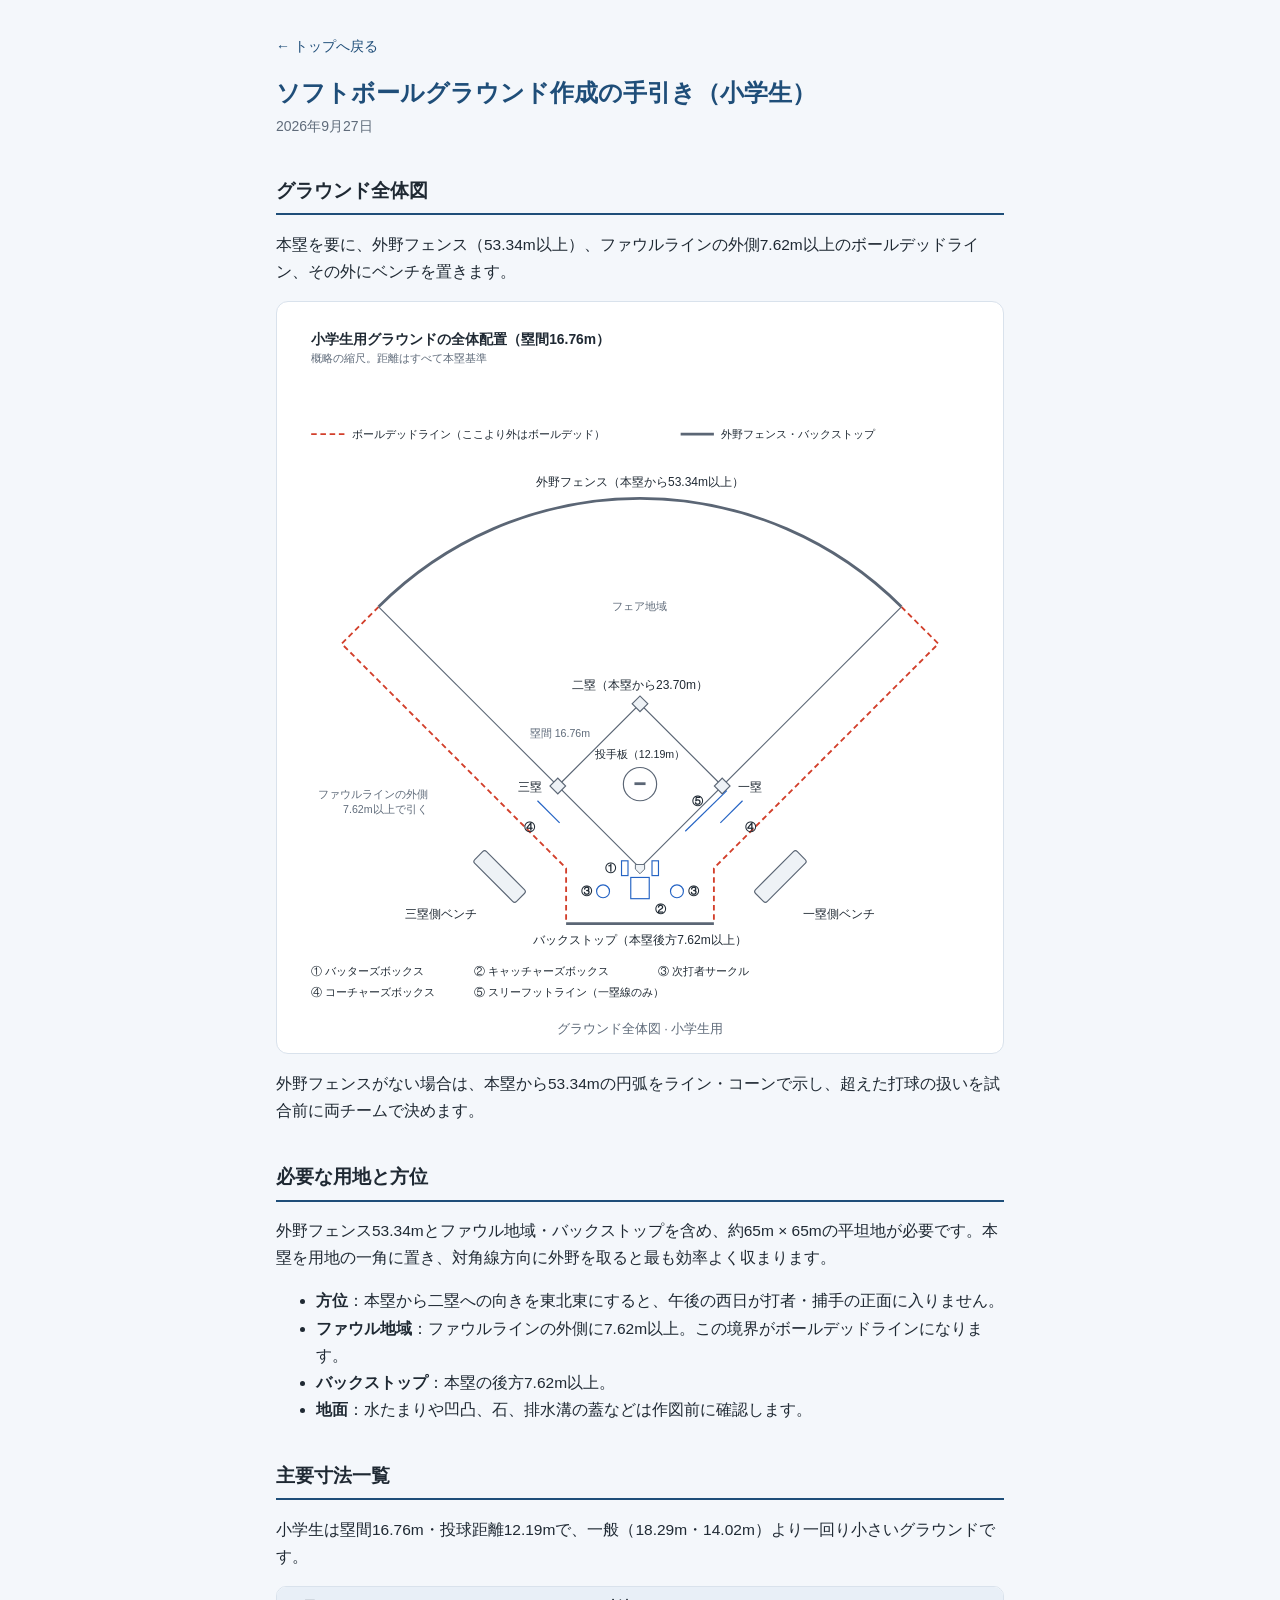
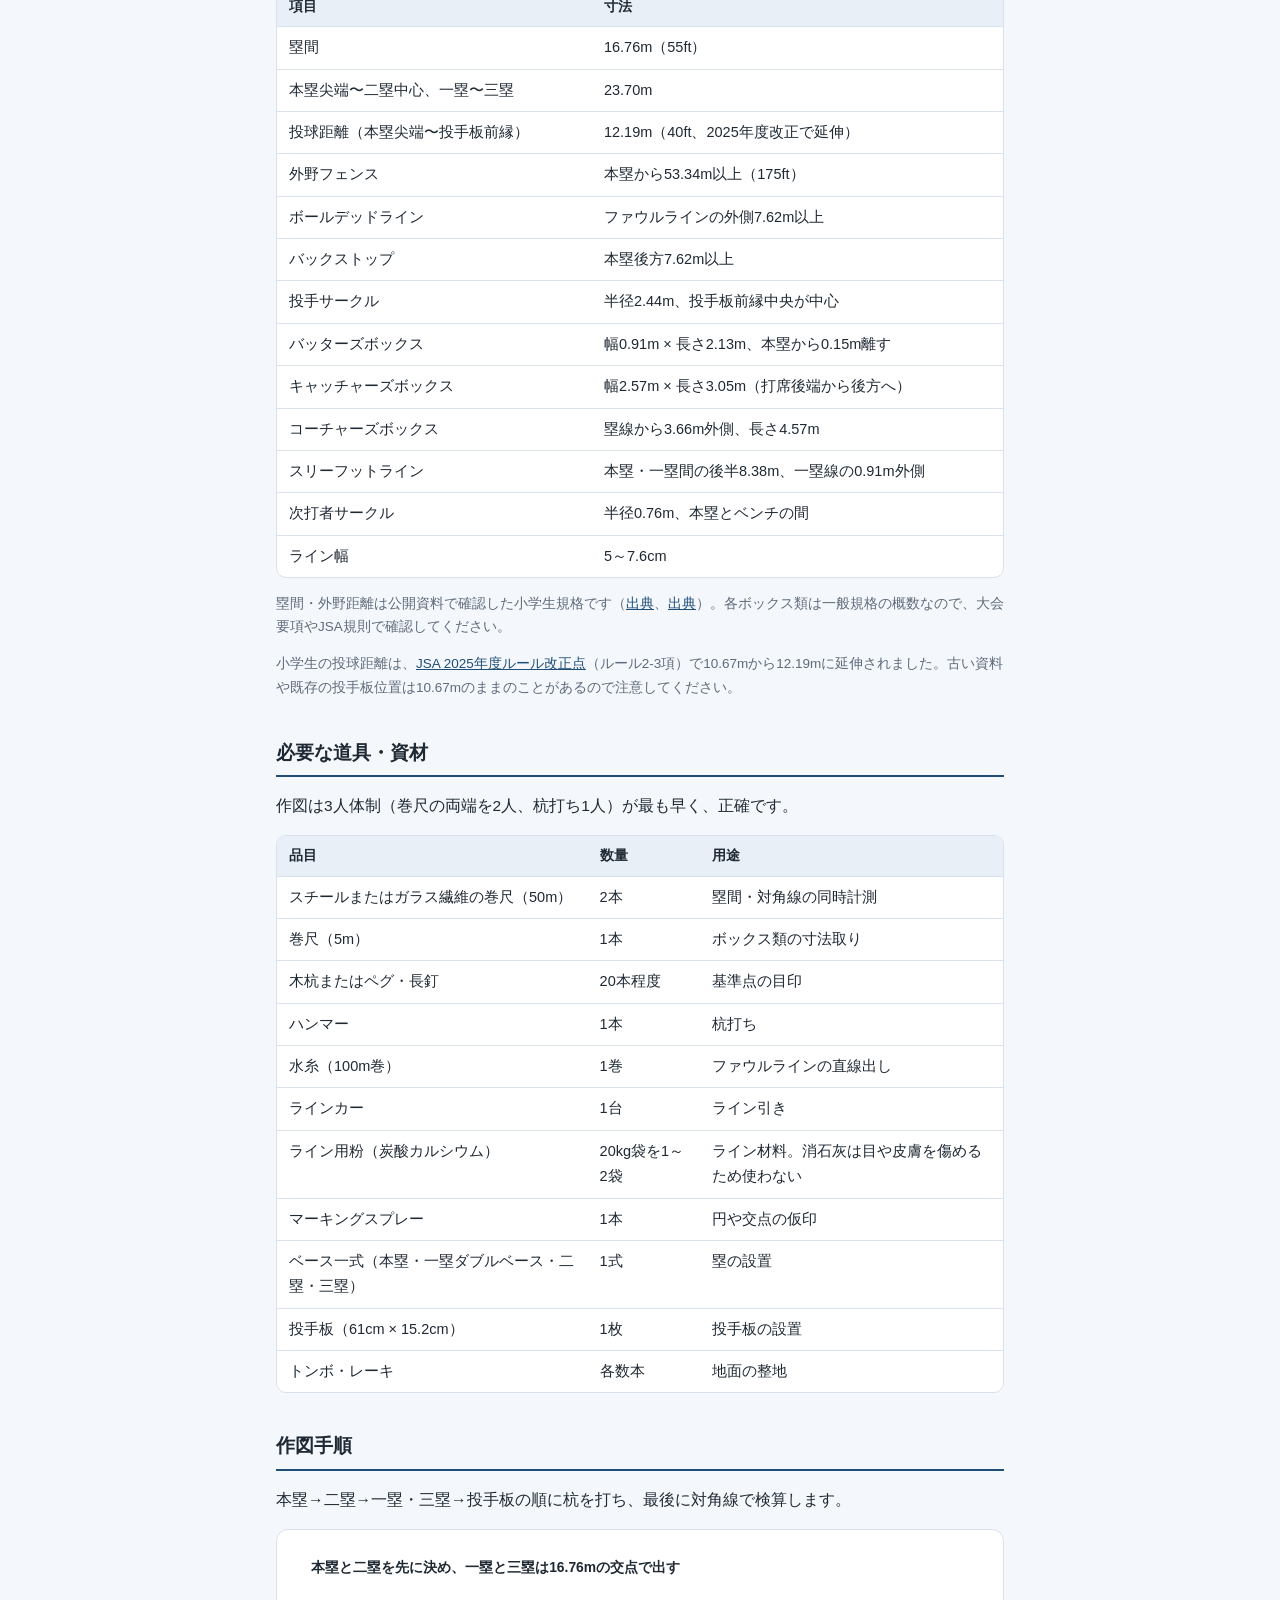
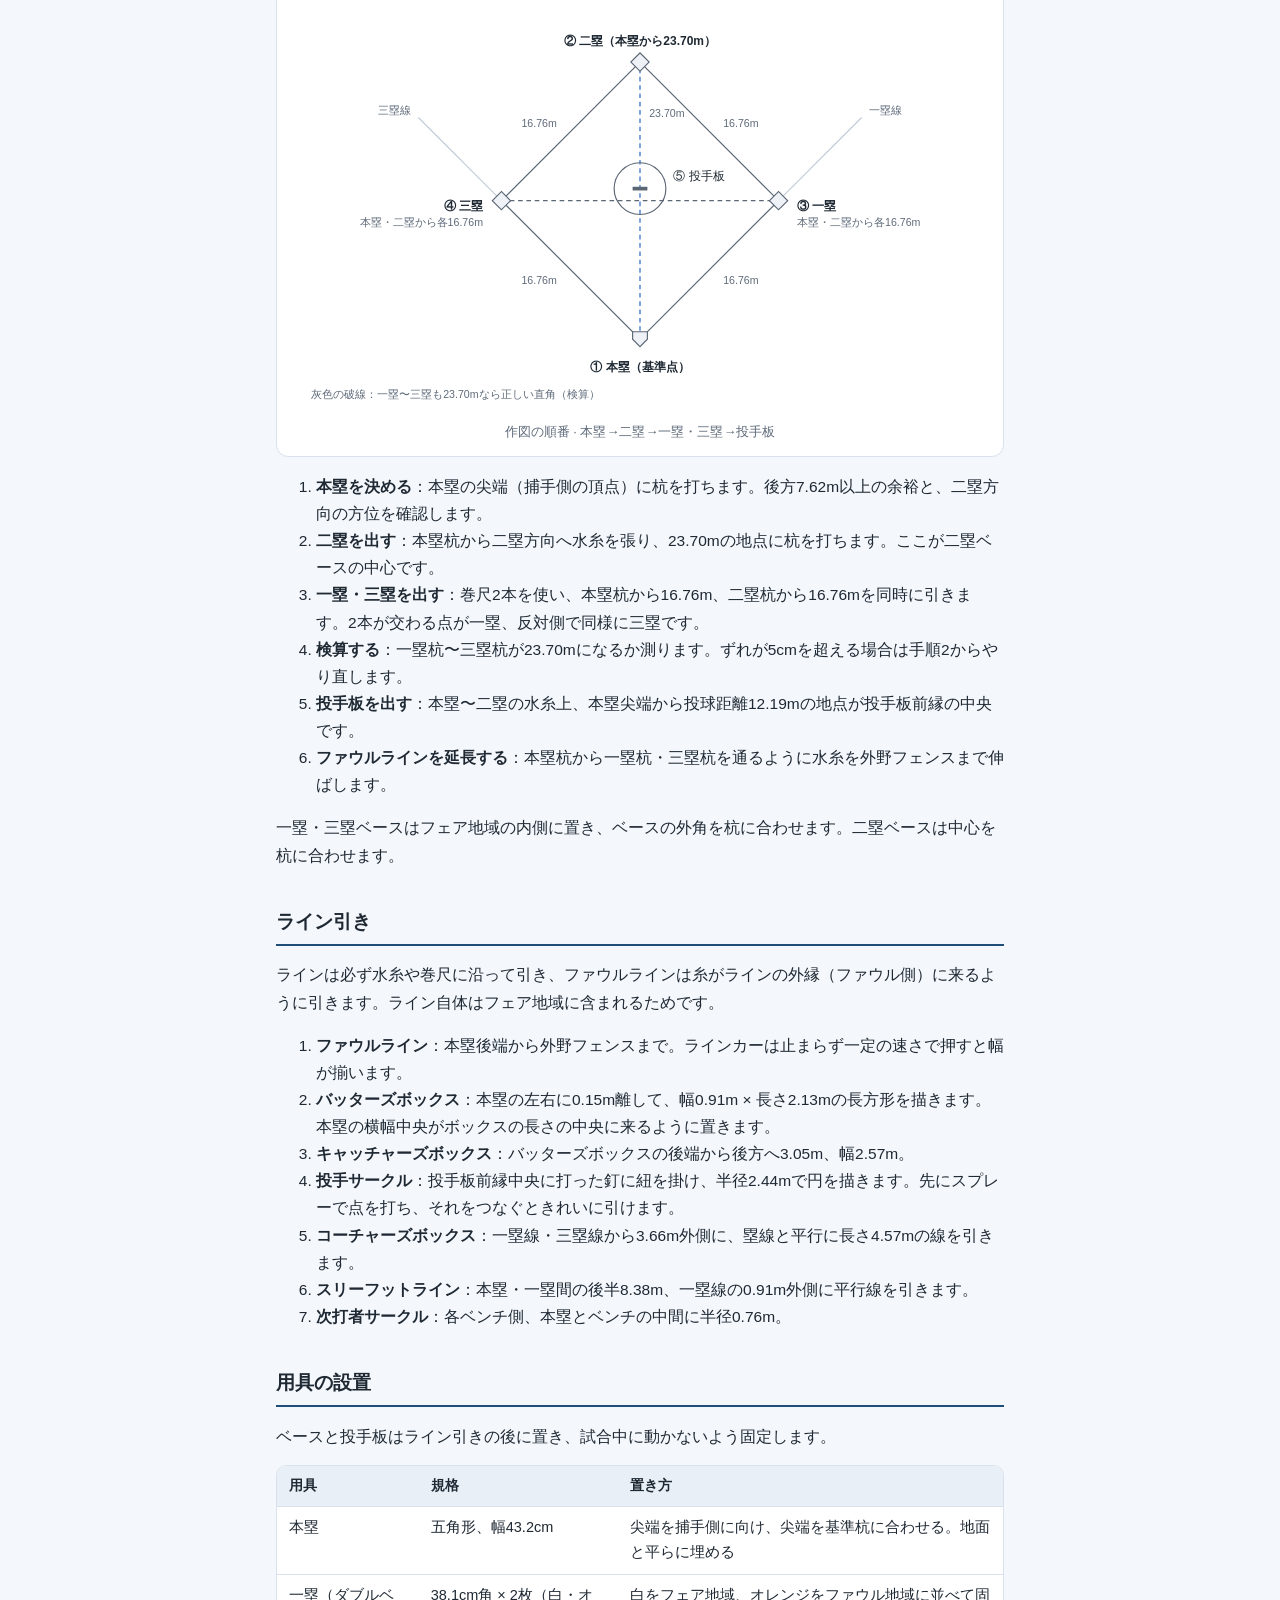
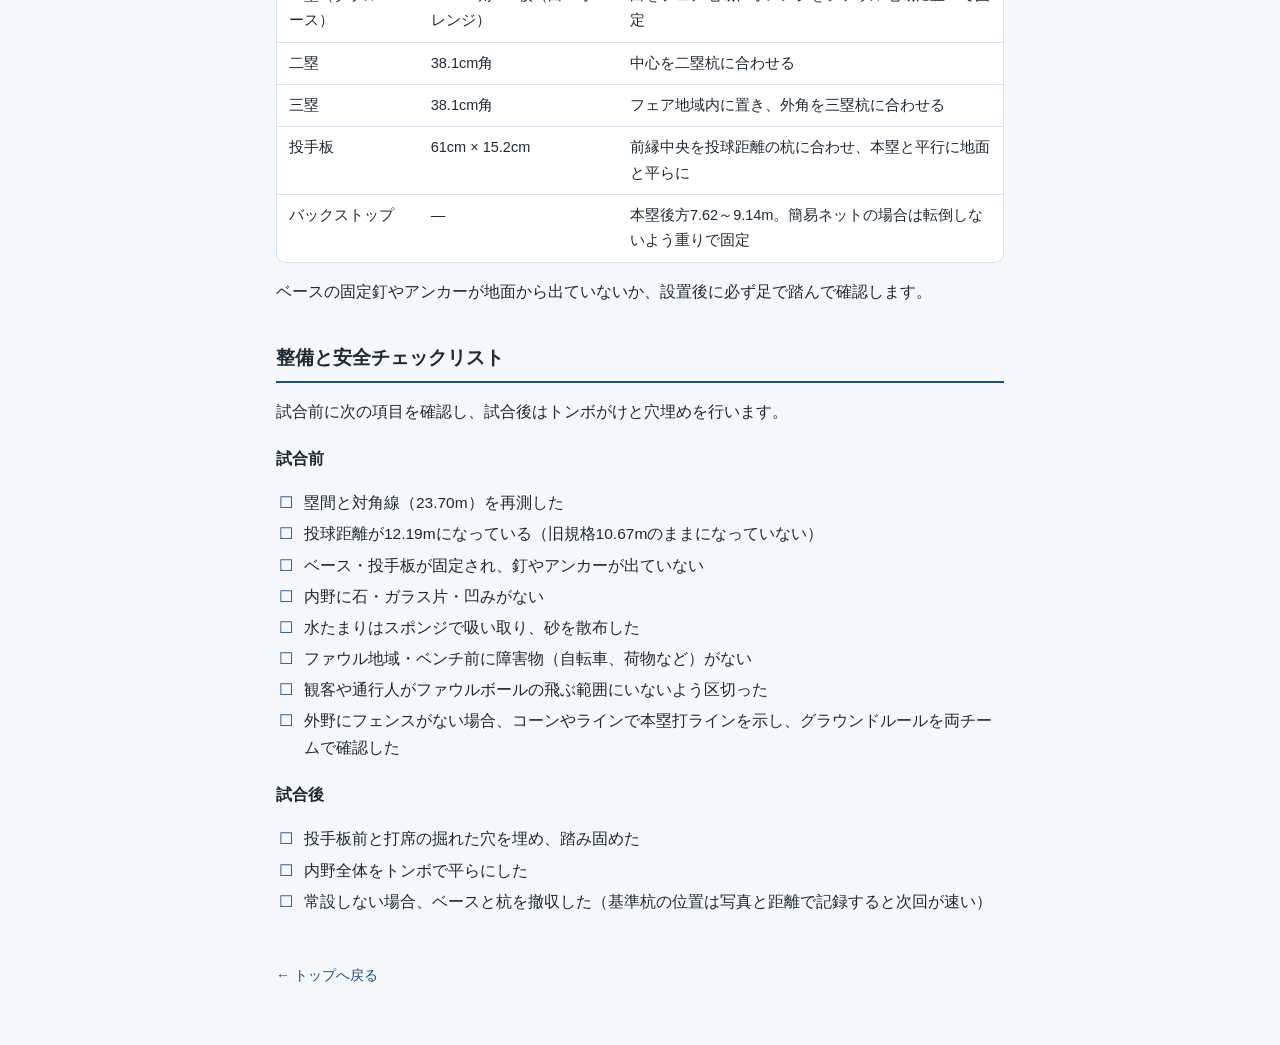
==== ground.html @ c3df5e43 "サインブックとグラウンド作成の手引きを追加し、トップページを3資料の入口に変更 Co-Authored-By: Claude Opus 5.5 <noreply@anthropic.com>" ====
<!doctype html>
<html lang="ja">
<head>
<meta charset="utf-8">
<meta name="viewport" content="width=device-width, initial-scale=1">
<meta name="robots" content="noindex, nofollow">
<title>グラウンド作成の手引き</title>
<link rel="stylesheet" href="common.css">
<style>
  :root {
    --axis: #5b6675; --grid: #c3ccd6; --cat1: #2463c4; --cat2: #d23f2b; --tint: #eef2f6;
  }
  @media (prefers-color-scheme: dark) {
    :root { --axis: #a3afbd; --grid: #3a4757; --cat1: #6aa0f0; --cat2: #f06a54; --tint: #223044; }
  }
  figure { margin: 16px 0; background: var(--card); border: 1px solid var(--line); border-radius: 12px; padding: 12px; }
  figure svg { display: block; width: 100%; height: auto; }
  figcaption { color: var(--muted); font-size: 13px; text-align: center; margin-top: 6px; }
  .svg-ink { fill: var(--text); }
  .svg-quiet { fill: var(--muted); }
  ul.check { list-style: none; padding-left: 0; }
  ul.check li { padding-left: 1.8em; position: relative; margin-bottom: 4px; }
  ul.check li::before { content: "☐"; position: absolute; left: 0.2em; color: var(--accent); }
</style>
</head>
<body>
<main class="doc">
  <a class="back" href="./">← トップへ戻る</a>
  <h1>ソフトボールグラウンド作成の手引き（小学生）</h1>
  <p class="meta">2026年9月27日</p>

  <h2>グラウンド全体図</h2>
  <p>本塁を要に、外野フェンス（53.34m以上）、ファウルラインの外側7.62m以上のボールデッドライン、その外にベンチを置きます。</p>
  <figure>
    <svg viewBox="0 0 760 756" role="img" aria-label="小学生用グラウンドの全体配置" font-size="13">
      <text x="24" y="32" font-size="15" font-weight="600" class="svg-ink">小学生用グラウンドの全体配置（塁間16.76m）</text>
      <text x="24" y="52" font-size="11.5" class="svg-quiet">概略の縮尺。距離はすべて本塁基準</text>
      <line x1="24" y1="130" x2="60" y2="130" stroke="var(--cat2)" stroke-width="2" stroke-dasharray="6 4"/>
      <text x="68" y="134" font-size="11.5" class="svg-ink">ボールデッドライン（ここより外はボールデッド）</text>
      <line x1="424" y1="130" x2="460" y2="130" stroke="var(--axis)" stroke-width="3"/>
      <text x="468" y="134" font-size="11.5" class="svg-ink">外野フェンス・バックストップ</text>
      <path d="M97 317A400 400 0 0 1 663 317" fill="none" stroke="var(--axis)" stroke-width="3"/>
      <text x="380" y="186" text-anchor="middle" class="svg-ink">外野フェンス（本塁から53.34m以上）</text>
      <text x="380" y="320" text-anchor="middle" font-size="11.5" class="svg-quiet">フェア地域</text>
      <g fill="none" stroke="var(--cat2)" stroke-width="2" stroke-dasharray="6 4">
        <path d="M663 317L703 357L460 600L460 660"/>
        <path d="M97 317L57 357L300 600L300 660"/>
      </g>
      <text x="150" y="524" text-anchor="end" font-size="11.5" class="svg-quiet"><tspan>ファウルラインの外側</tspan><tspan x="150" dy="16">7.62m以上で引く</tspan></text>
      <line x1="300" y1="660" x2="460" y2="660" stroke="var(--axis)" stroke-width="3"/>
      <text x="380" y="682" text-anchor="middle" class="svg-ink">バックストップ（本塁後方7.62m以上）</text>
      <g stroke="var(--axis)" stroke-width="1.25">
        <line x1="380" y1="600" x2="663" y2="317"/>
        <line x1="380" y1="600" x2="97" y2="317"/>
      </g>
      <path d="M469 511L380 422L291 511" fill="none" stroke="var(--axis)" stroke-width="1.25"/>
      <g fill="var(--tint)" stroke="var(--axis)" stroke-width="1.25">
        <rect x="463" y="505" width="12" height="12" transform="rotate(45 469 511)"/>
        <rect x="374" y="416" width="12" height="12" transform="rotate(45 380 422)"/>
        <rect x="285" y="505" width="12" height="12" transform="rotate(45 291 511)"/>
        <polygon points="375,596 385,596 385,601 380,606 375,601" stroke-width="1"/>
      </g>
      <text x="486" y="516" class="svg-ink">一塁</text>
      <text x="380" y="406" text-anchor="middle" class="svg-ink">二塁（本塁から23.70m）</text>
      <text x="274" y="516" text-anchor="end" class="svg-ink">三塁</text>
      <text x="326" y="458" text-anchor="end" font-size="11.5" class="svg-quiet">塁間 16.76m</text>
      <circle cx="380" cy="509" r="18" fill="none" stroke="var(--axis)" stroke-width="1.25"/>
      <rect x="374" y="507" width="12" height="3" fill="var(--axis)"/>
      <text x="380" y="481" text-anchor="middle" font-size="11.5" class="svg-ink">投手板（12.19m）</text>
      <g fill="none" stroke="var(--cat1)" stroke-width="1.25">
        <rect x="360" y="592" width="7" height="16"/>
        <rect x="393" y="592" width="7" height="16"/>
        <rect x="370" y="610" width="20" height="23"/>
        <line x1="467" y1="551" x2="491" y2="527"/>
        <line x1="293" y1="551" x2="269" y2="527"/>
        <line x1="429" y1="560" x2="474" y2="516"/>
        <circle cx="420" cy="625" r="7"/>
        <circle cx="340" cy="625" r="7"/>
      </g>
      <g font-size="11.5" font-weight="600" class="svg-ink">
        <text x="354" y="604" text-anchor="end">①</text>
        <text x="396" y="648">②</text>
        <text x="432" y="629">③</text>
        <text x="328" y="629" text-anchor="end">③</text>
        <text x="494" y="560">④</text>
        <text x="266" y="560" text-anchor="end">④</text>
        <text x="442" y="532" text-anchor="middle">⑤</text>
      </g>
      <rect x="500" y="600" width="64" height="18" rx="3" fill="var(--tint)" stroke="var(--axis)" stroke-width="1.25" transform="rotate(-45 532 609)"/>
      <text x="556" y="654" class="svg-ink">一塁側ベンチ</text>
      <rect x="196" y="600" width="64" height="18" rx="3" fill="var(--tint)" stroke="var(--axis)" stroke-width="1.25" transform="rotate(45 228 609)"/>
      <text x="204" y="654" text-anchor="end" class="svg-ink">三塁側ベンチ</text>
      <g font-size="11.5" class="svg-ink">
        <text x="24" y="716">① バッターズボックス</text>
        <text x="200" y="716">② キャッチャーズボックス</text>
        <text x="400" y="716">③ 次打者サークル</text>
        <text x="24" y="738">④ コーチャーズボックス</text>
        <text x="200" y="738">⑤ スリーフットライン（一塁線のみ）</text>
      </g>
    </svg>
    <figcaption>グラウンド全体図 · 小学生用</figcaption>
  </figure>
  <p>外野フェンスがない場合は、本塁から53.34mの円弧をライン・コーンで示し、超えた打球の扱いを試合前に両チームで決めます。</p>

  <h2>必要な用地と方位</h2>
  <p>外野フェンス53.34mとファウル地域・バックストップを含め、約65m × 65mの平坦地が必要です。本塁を用地の一角に置き、対角線方向に外野を取ると最も効率よく収まります。</p>
  <ul>
    <li><strong>方位</strong>：本塁から二塁への向きを東北東にすると、午後の西日が打者・捕手の正面に入りません。</li>
    <li><strong>ファウル地域</strong>：ファウルラインの外側に7.62m以上。この境界がボールデッドラインになります。</li>
    <li><strong>バックストップ</strong>：本塁の後方7.62m以上。</li>
    <li><strong>地面</strong>：水たまりや凹凸、石、排水溝の蓋などは作図前に確認します。</li>
  </ul>

  <h2>主要寸法一覧</h2>
  <p>小学生は塁間16.76m・投球距離12.19mで、一般（18.29m・14.02m）より一回り小さいグラウンドです。</p>
  <div class="table-wrap"><table>
    <thead><tr><th>項目</th><th>寸法</th></tr></thead>
    <tbody>
      <tr><td>塁間</td><td>16.76m（55ft）</td></tr>
      <tr><td>本塁尖端〜二塁中心、一塁〜三塁</td><td>23.70m</td></tr>
      <tr><td>投球距離（本塁尖端〜投手板前縁）</td><td>12.19m（40ft、2025年度改正で延伸）</td></tr>
      <tr><td>外野フェンス</td><td>本塁から53.34m以上（175ft）</td></tr>
      <tr><td>ボールデッドライン</td><td>ファウルラインの外側7.62m以上</td></tr>
      <tr><td>バックストップ</td><td>本塁後方7.62m以上</td></tr>
      <tr><td>投手サークル</td><td>半径2.44m、投手板前縁中央が中心</td></tr>
      <tr><td>バッターズボックス</td><td>幅0.91m × 長さ2.13m、本塁から0.15m離す</td></tr>
      <tr><td>キャッチャーズボックス</td><td>幅2.57m × 長さ3.05m（打席後端から後方へ）</td></tr>
      <tr><td>コーチャーズボックス</td><td>塁線から3.66m外側、長さ4.57m</td></tr>
      <tr><td>スリーフットライン</td><td>本塁・一塁間の後半8.38m、一塁線の0.91m外側</td></tr>
      <tr><td>次打者サークル</td><td>半径0.76m、本塁とベンチの間</td></tr>
      <tr><td>ライン幅</td><td>5～7.6cm</td></tr>
    </tbody>
  </table></div>
  <p class="note">塁間・外野距離は公開資料で確認した小学生規格です（<a href="https://softball.plala-hometime.com/field-dimensions/">出典</a>、<a href="https://softball-times.com/20200523-4">出典</a>）。各ボックス類は一般規格の概数なので、大会要項やJSA規則で確認してください。</p>
  <p class="note">小学生の投球距離は、<a href="https://www.softball.or.jp/bulletin/index/pdf/Jsa_Rule_Changes.pdf">JSA 2025年度ルール改正点</a>（ルール2-3項）で10.67mから12.19mに延伸されました。古い資料や既存の投手板位置は10.67mのままのことがあるので注意してください。</p>

  <h2>必要な道具・資材</h2>
  <p>作図は3人体制（巻尺の両端を2人、杭打ち1人）が最も早く、正確です。</p>
  <div class="table-wrap"><table>
    <thead><tr><th>品目</th><th>数量</th><th>用途</th></tr></thead>
    <tbody>
      <tr><td>スチールまたはガラス繊維の巻尺（50m）</td><td>2本</td><td>塁間・対角線の同時計測</td></tr>
      <tr><td>巻尺（5m）</td><td>1本</td><td>ボックス類の寸法取り</td></tr>
      <tr><td>木杭またはペグ・長釘</td><td>20本程度</td><td>基準点の目印</td></tr>
      <tr><td>ハンマー</td><td>1本</td><td>杭打ち</td></tr>
      <tr><td>水糸（100m巻）</td><td>1巻</td><td>ファウルラインの直線出し</td></tr>
      <tr><td>ラインカー</td><td>1台</td><td>ライン引き</td></tr>
      <tr><td>ライン用粉（炭酸カルシウム）</td><td>20kg袋を1～2袋</td><td>ライン材料。消石灰は目や皮膚を傷めるため使わない</td></tr>
      <tr><td>マーキングスプレー</td><td>1本</td><td>円や交点の仮印</td></tr>
      <tr><td>ベース一式（本塁・一塁ダブルベース・二塁・三塁）</td><td>1式</td><td>塁の設置</td></tr>
      <tr><td>投手板（61cm × 15.2cm）</td><td>1枚</td><td>投手板の設置</td></tr>
      <tr><td>トンボ・レーキ</td><td>各数本</td><td>地面の整地</td></tr>
    </tbody>
  </table></div>

  <h2>作図手順</h2>
  <p>本塁→二塁→一塁・三塁→投手板の順に杭を打ち、最後に対角線で検算します。</p>
  <figure>
    <svg viewBox="0 0 760 512" role="img" aria-label="本塁と二塁を先に決め、一塁と三塁は16.76mの交点で出す" font-size="13">
      <text x="24" y="32" font-size="15" font-weight="600" class="svg-ink">本塁と二塁を先に決め、一塁と三塁は16.76mの交点で出す</text>
      <g stroke="var(--grid)" stroke-width="1.25">
        <line x1="530" y1="280" x2="620" y2="190"/>
        <line x1="230" y1="280" x2="140" y2="190"/>
      </g>
      <path d="M380 430L530 280L380 130L230 280Z" fill="none" stroke="var(--axis)" stroke-width="1.25"/>
      <g fill="none" stroke-width="1.25" stroke-dasharray="5 4">
        <line x1="380" y1="430" x2="380" y2="130" stroke="var(--cat1)"/>
        <line x1="230" y1="280" x2="530" y2="280" stroke="var(--axis)"/>
      </g>
      <circle cx="380" cy="267" r="28" fill="none" stroke="var(--axis)" stroke-width="1.25"/>
      <rect x="372" y="265" width="16" height="4" fill="var(--axis)"/>
      <text x="416" y="258" class="svg-ink">⑤ 投手板</text>
      <g fill="var(--tint)" stroke="var(--axis)" stroke-width="1.25">
        <polygon points="372,422 388,422 388,430 380,438 372,430"/>
        <rect x="523" y="273" width="14" height="14" transform="rotate(45 530 280)"/>
        <rect x="373" y="123" width="14" height="14" transform="rotate(45 380 130)"/>
        <rect x="223" y="273" width="14" height="14" transform="rotate(45 230 280)"/>
      </g>
      <text x="380" y="464" text-anchor="middle" font-weight="600" class="svg-ink">① 本塁（基準点）</text>
      <text x="380" y="112" text-anchor="middle" font-weight="600" class="svg-ink">② 二塁（本塁から23.70m）</text>
      <text x="550" y="290" class="svg-ink"><tspan font-weight="600">③ 一塁</tspan><tspan x="550" dy="18" font-size="11.5" class="svg-quiet">本塁・二塁から各16.76m</tspan></text>
      <text x="210" y="290" text-anchor="end" class="svg-ink"><tspan font-weight="600">④ 三塁</tspan><tspan x="210" dy="18" font-size="11.5" class="svg-quiet">本塁・二塁から各16.76m</tspan></text>
      <g font-size="11.5" class="svg-quiet">
        <text x="470" y="370">16.76m</text>
        <text x="470" y="200">16.76m</text>
        <text x="290" y="200" text-anchor="end">16.76m</text>
        <text x="290" y="370" text-anchor="end">16.76m</text>
        <text x="390" y="190">23.70m</text>
        <text x="628" y="186">一塁線</text>
        <text x="132" y="186" text-anchor="end">三塁線</text>
        <text x="24" y="494">灰色の破線：一塁〜三塁も23.70mなら正しい直角（検算）</text>
      </g>
    </svg>
    <figcaption>作図の順番 · 本塁→二塁→一塁・三塁→投手板</figcaption>
  </figure>
  <ol>
    <li><strong>本塁を決める</strong>：本塁の尖端（捕手側の頂点）に杭を打ちます。後方7.62m以上の余裕と、二塁方向の方位を確認します。</li>
    <li><strong>二塁を出す</strong>：本塁杭から二塁方向へ水糸を張り、23.70mの地点に杭を打ちます。ここが二塁ベースの中心です。</li>
    <li><strong>一塁・三塁を出す</strong>：巻尺2本を使い、本塁杭から16.76m、二塁杭から16.76mを同時に引きます。2本が交わる点が一塁、反対側で同様に三塁です。</li>
    <li><strong>検算する</strong>：一塁杭〜三塁杭が23.70mになるか測ります。ずれが5cmを超える場合は手順2からやり直します。</li>
    <li><strong>投手板を出す</strong>：本塁〜二塁の水糸上、本塁尖端から投球距離12.19mの地点が投手板前縁の中央です。</li>
    <li><strong>ファウルラインを延長する</strong>：本塁杭から一塁杭・三塁杭を通るように水糸を外野フェンスまで伸ばします。</li>
  </ol>
  <p>一塁・三塁ベースはフェア地域の内側に置き、ベースの外角を杭に合わせます。二塁ベースは中心を杭に合わせます。</p>

  <h2>ライン引き</h2>
  <p>ラインは必ず水糸や巻尺に沿って引き、ファウルラインは糸がラインの外縁（ファウル側）に来るように引きます。ライン自体はフェア地域に含まれるためです。</p>
  <ol>
    <li><strong>ファウルライン</strong>：本塁後端から外野フェンスまで。ラインカーは止まらず一定の速さで押すと幅が揃います。</li>
    <li><strong>バッターズボックス</strong>：本塁の左右に0.15m離して、幅0.91m × 長さ2.13mの長方形を描きます。本塁の横幅中央がボックスの長さの中央に来るように置きます。</li>
    <li><strong>キャッチャーズボックス</strong>：バッターズボックスの後端から後方へ3.05m、幅2.57m。</li>
    <li><strong>投手サークル</strong>：投手板前縁中央に打った釘に紐を掛け、半径2.44mで円を描きます。先にスプレーで点を打ち、それをつなぐときれいに引けます。</li>
    <li><strong>コーチャーズボックス</strong>：一塁線・三塁線から3.66m外側に、塁線と平行に長さ4.57mの線を引きます。</li>
    <li><strong>スリーフットライン</strong>：本塁・一塁間の後半8.38m、一塁線の0.91m外側に平行線を引きます。</li>
    <li><strong>次打者サークル</strong>：各ベンチ側、本塁とベンチの中間に半径0.76m。</li>
  </ol>

  <h2>用具の設置</h2>
  <p>ベースと投手板はライン引きの後に置き、試合中に動かないよう固定します。</p>
  <div class="table-wrap"><table>
    <thead><tr><th>用具</th><th>規格</th><th>置き方</th></tr></thead>
    <tbody>
      <tr><td>本塁</td><td>五角形、幅43.2cm</td><td>尖端を捕手側に向け、尖端を基準杭に合わせる。地面と平らに埋める</td></tr>
      <tr><td>一塁（ダブルベース）</td><td>38.1cm角 × 2枚（白・オレンジ）</td><td>白をフェア地域、オレンジをファウル地域に並べて固定</td></tr>
      <tr><td>二塁</td><td>38.1cm角</td><td>中心を二塁杭に合わせる</td></tr>
      <tr><td>三塁</td><td>38.1cm角</td><td>フェア地域内に置き、外角を三塁杭に合わせる</td></tr>
      <tr><td>投手板</td><td>61cm × 15.2cm</td><td>前縁中央を投球距離の杭に合わせ、本塁と平行に地面と平らに</td></tr>
      <tr><td>バックストップ</td><td>—</td><td>本塁後方7.62～9.14m。簡易ネットの場合は転倒しないよう重りで固定</td></tr>
    </tbody>
  </table></div>
  <p>ベースの固定釘やアンカーが地面から出ていないか、設置後に必ず足で踏んで確認します。</p>

  <h2>整備と安全チェックリスト</h2>
  <p>試合前に次の項目を確認し、試合後はトンボがけと穴埋めを行います。</p>
  <h3>試合前</h3>
  <ul class="check">
    <li>塁間と対角線（23.70m）を再測した</li>
    <li>投球距離が12.19mになっている（旧規格10.67mのままになっていない）</li>
    <li>ベース・投手板が固定され、釘やアンカーが出ていない</li>
    <li>内野に石・ガラス片・凹みがない</li>
    <li>水たまりはスポンジで吸い取り、砂を散布した</li>
    <li>ファウル地域・ベンチ前に障害物（自転車、荷物など）がない</li>
    <li>観客や通行人がファウルボールの飛ぶ範囲にいないよう区切った</li>
    <li>外野にフェンスがない場合、コーンやラインで本塁打ラインを示し、グラウンドルールを両チームで確認した</li>
  </ul>
  <h3>試合後</h3>
  <ul class="check">
    <li>投手板前と打席の掘れた穴を埋め、踏み固めた</li>
    <li>内野全体をトンボで平らにした</li>
    <li>常設しない場合、ベースと杭を撤収した（基準杭の位置は写真と距離で記録すると次回が速い）</li>
  </ul>

  <a class="back bottom" href="./">← トップへ戻る</a>
</main>
</body>
</html>
---- common.css ----
:root {
  --bg: #f4f7fb;
  --card: #ffffff;
  --text: #1f2933;
  --muted: #5f6b7a;
  --accent: #1f4e79;
  --accent-hover: #163a5a;
  --line: #d9e2ec;
  --head: #e8eff7;
}
@media (prefers-color-scheme: dark) {
  :root {
    --bg: #10161d;
    --card: #18212b;
    --text: #e6edf3;
    --muted: #9aa7b4;
    --accent: #4a8fd0;
    --accent-hover: #6aa6dd;
    --line: #2a3644;
    --head: #1f2b38;
  }
}
* { box-sizing: border-box; }
body {
  margin: 0;
  background: var(--bg);
  color: var(--text);
  font-family: "Hiragino Sans", "Yu Gothic UI", "Yu Gothic", Meiryo, sans-serif;
  line-height: 1.75;
}
a { color: var(--accent); }
main { max-width: 760px; margin: 0 auto; padding: 32px 16px 56px; }

/* 記事ページ */
.doc h1 { font-size: 24px; line-height: 1.4; color: var(--accent); margin: 16px 0 4px; }
.doc .meta { color: var(--muted); font-size: 14px; margin: 0 0 24px; }
.doc h2 { font-size: 19px; margin: 36px 0 10px; padding-bottom: 6px; border-bottom: 2px solid var(--accent); }
.doc h3 { font-size: 16px; margin: 20px 0 6px; }
.doc p, .doc li { font-size: 15.5px; }
.doc .note { font-size: 13.5px; color: var(--muted); }
.table-wrap { overflow-x: auto; background: var(--card); border: 1px solid var(--line); border-radius: 10px; }
table { border-collapse: collapse; width: 100%; font-size: 14.5px; }
th, td { padding: 8px 12px; text-align: left; border-bottom: 1px solid var(--line); vertical-align: top; }
th { background: var(--head); font-size: 13.5px; white-space: nowrap; }
tr:last-child td { border-bottom: 0; }
.back { display: inline-block; font-size: 14px; text-decoration: none; }
.back.bottom { margin-top: 32px; }
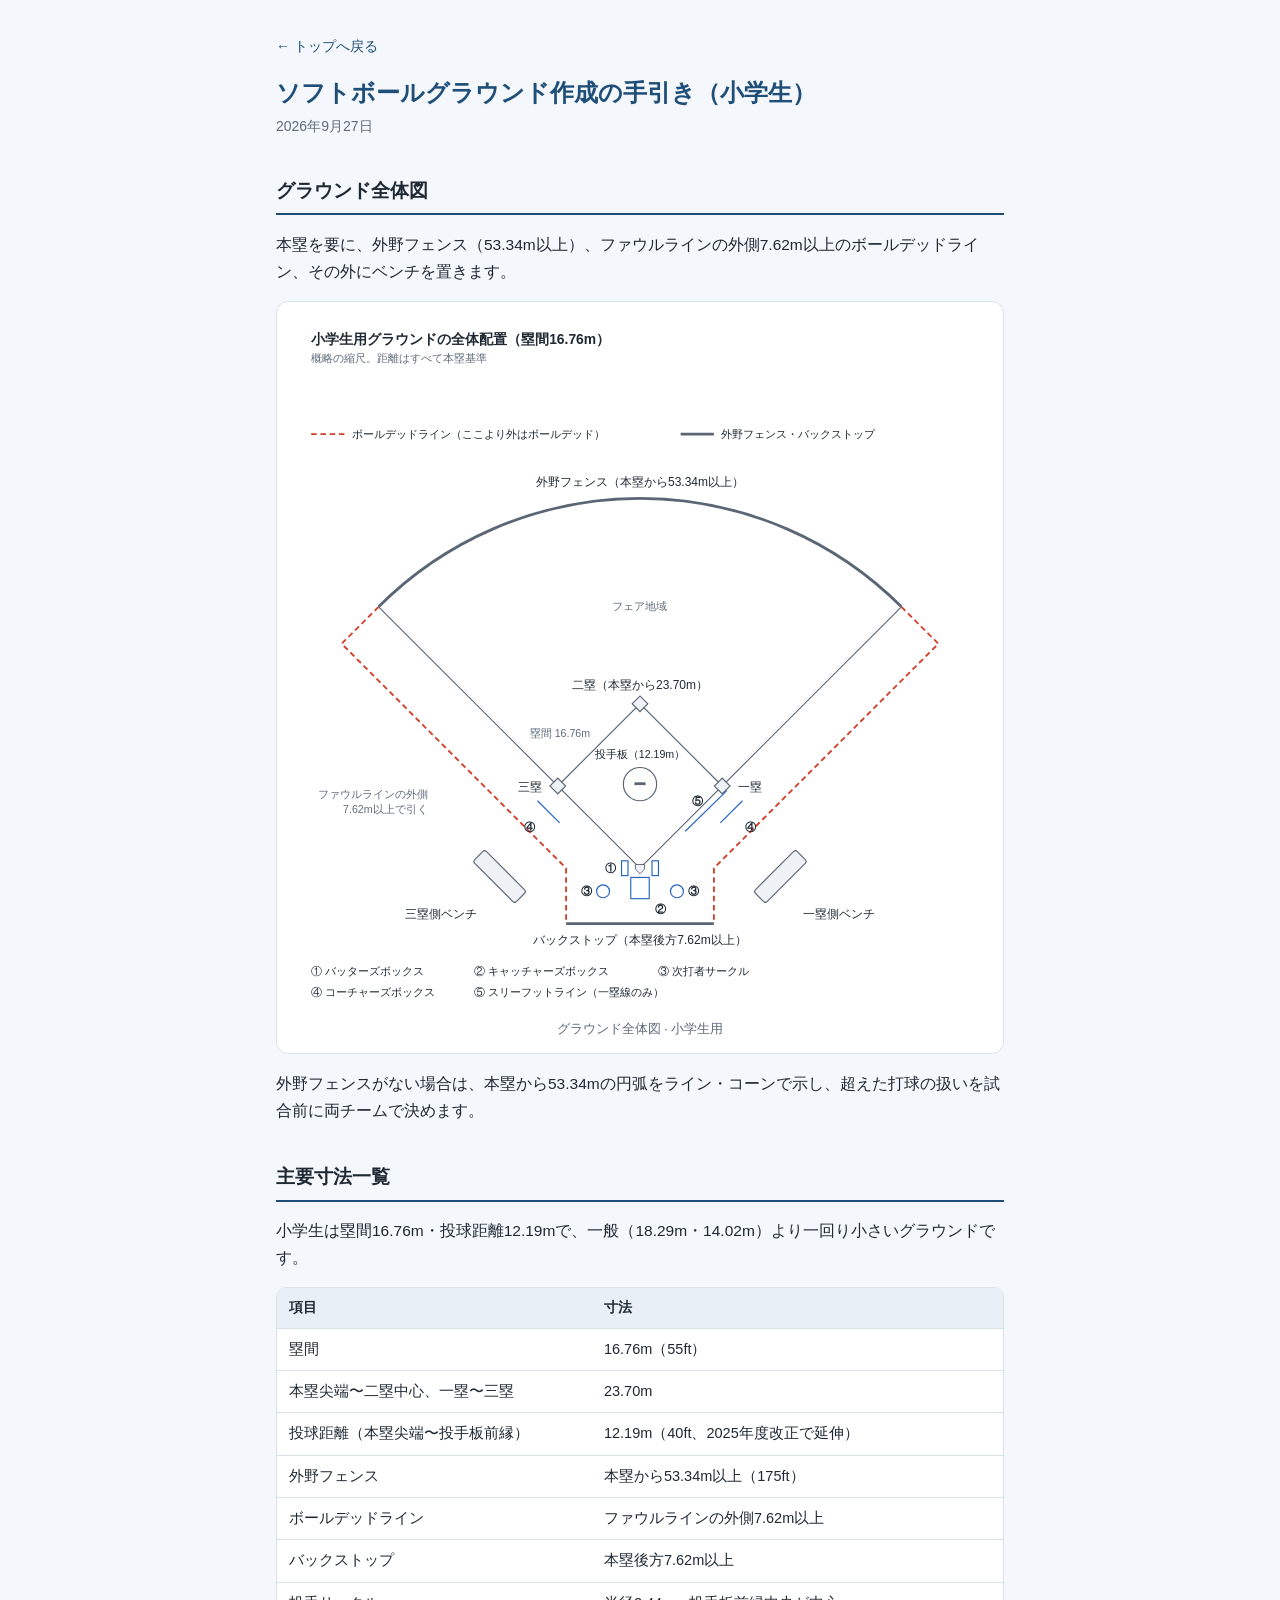
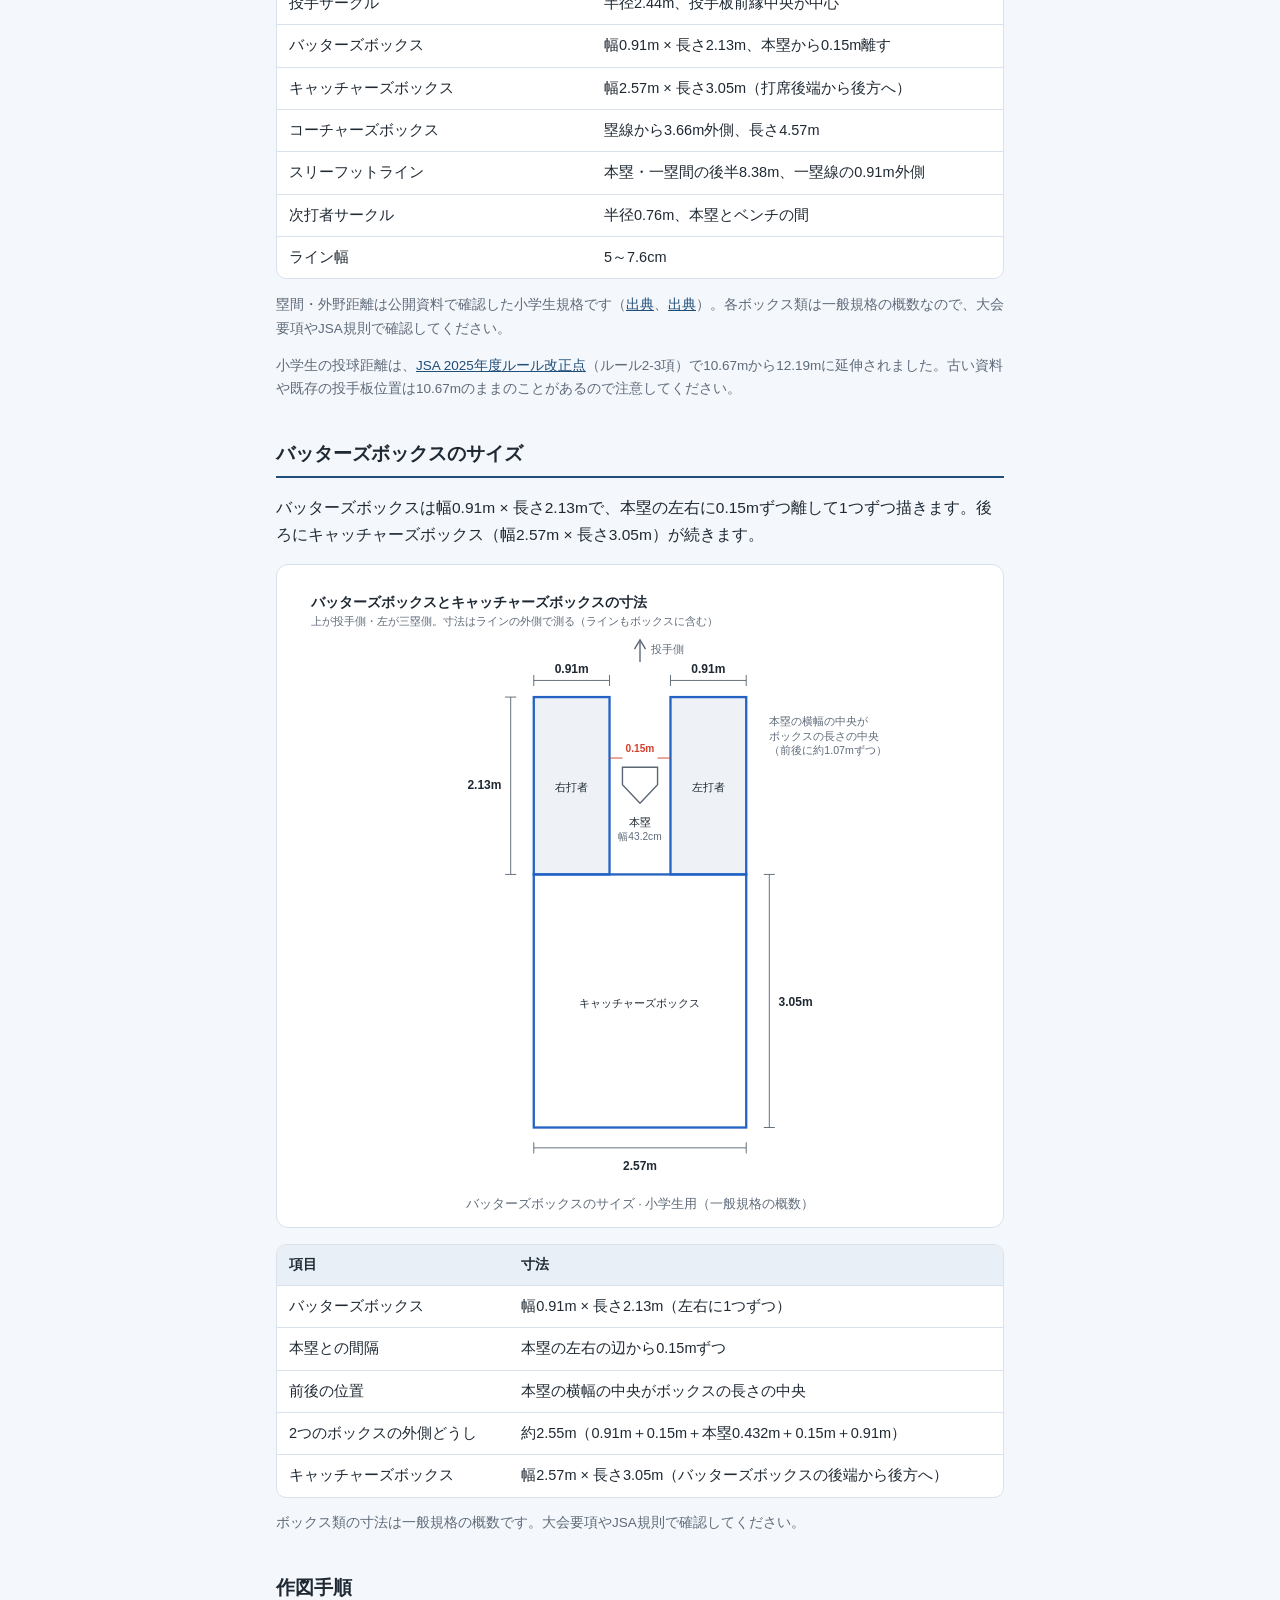
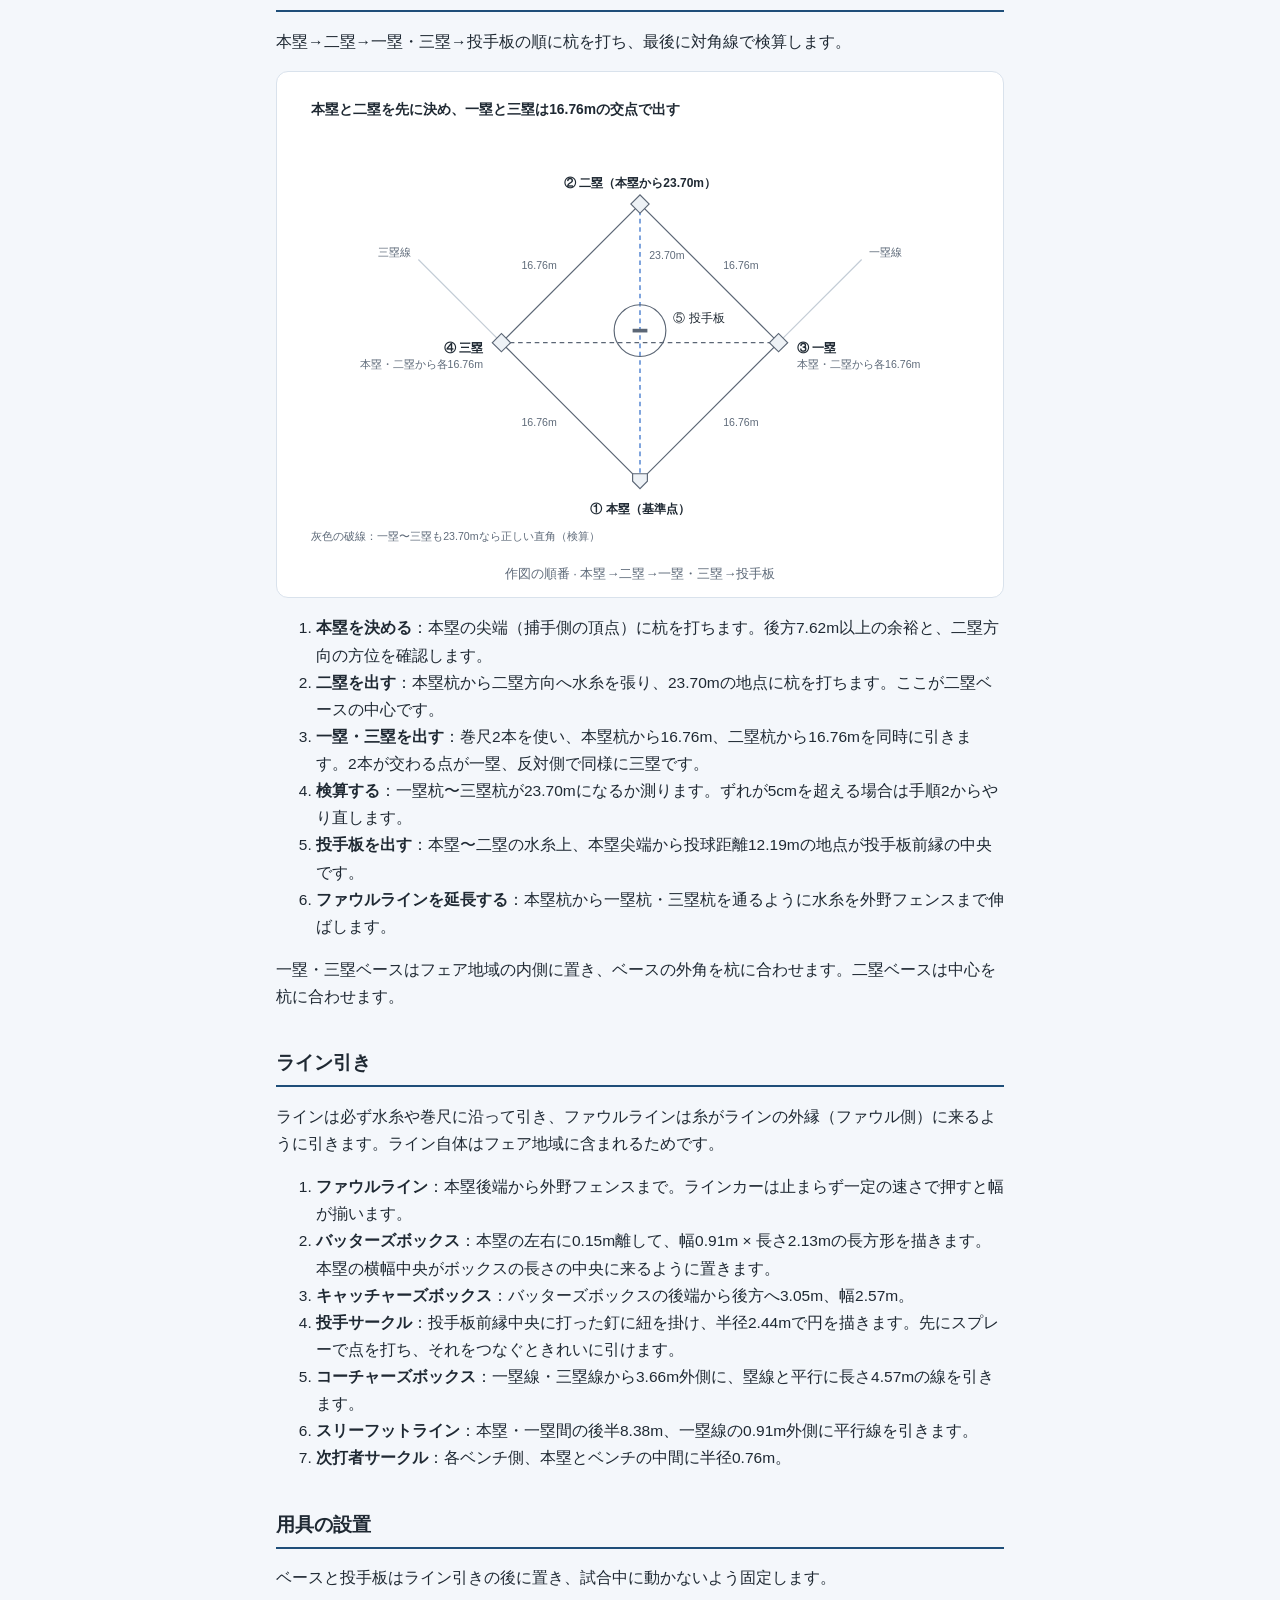
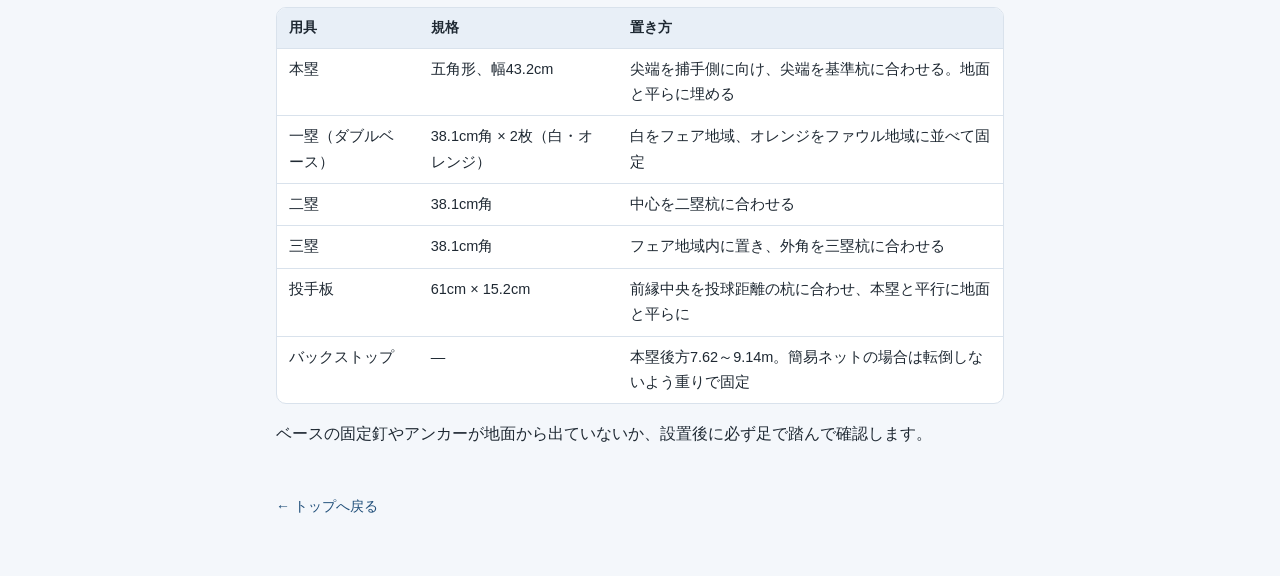
==== commit 05f6f76d: "グラウンド手引き：用地・道具・チェックリストを削除し、バッターズボックスのサイズ図を追加 Co-Authored-By: Claude Opus 5.5 <noreply@anthropic.com>" ====
--- a/ground.html
+++ b/ground.html
@@ -18,9 +18,6 @@
   figcaption { color: var(--muted); font-size: 13px; text-align: center; margin-top: 6px; }
   .svg-ink { fill: var(--text); }
   .svg-quiet { fill: var(--muted); }
-  ul.check { list-style: none; padding-left: 0; }
-  ul.check li { padding-left: 1.8em; position: relative; margin-bottom: 4px; }
-  ul.check li::before { content: "☐"; position: absolute; left: 0.2em; color: var(--accent); }
 </style>
 </head>
 <body>
@@ -101,15 +98,6 @@
     <figcaption>グラウンド全体図 · 小学生用</figcaption>
   </figure>
   <p>外野フェンスがない場合は、本塁から53.34mの円弧をライン・コーンで示し、超えた打球の扱いを試合前に両チームで決めます。</p>
-
-  <h2>必要な用地と方位</h2>
-  <p>外野フェンス53.34mとファウル地域・バックストップを含め、約65m × 65mの平坦地が必要です。本塁を用地の一角に置き、対角線方向に外野を取ると最も効率よく収まります。</p>
-  <ul>
-    <li><strong>方位</strong>：本塁から二塁への向きを東北東にすると、午後の西日が打者・捕手の正面に入りません。</li>
-    <li><strong>ファウル地域</strong>：ファウルラインの外側に7.62m以上。この境界がボールデッドラインになります。</li>
-    <li><strong>バックストップ</strong>：本塁の後方7.62m以上。</li>
-    <li><strong>地面</strong>：水たまりや凹凸、石、排水溝の蓋などは作図前に確認します。</li>
-  </ul>
 
   <h2>主要寸法一覧</h2>
   <p>小学生は塁間16.76m・投球距離12.19mで、一般（18.29m・14.02m）より一回り小さいグラウンドです。</p>
@@ -134,24 +122,74 @@
   <p class="note">塁間・外野距離は公開資料で確認した小学生規格です（<a href="https://softball.plala-hometime.com/field-dimensions/">出典</a>、<a href="https://softball-times.com/20200523-4">出典</a>）。各ボックス類は一般規格の概数なので、大会要項やJSA規則で確認してください。</p>
   <p class="note">小学生の投球距離は、<a href="https://www.softball.or.jp/bulletin/index/pdf/Jsa_Rule_Changes.pdf">JSA 2025年度ルール改正点</a>（ルール2-3項）で10.67mから12.19mに延伸されました。古い資料や既存の投手板位置は10.67mのままのことがあるので注意してください。</p>
 
-  <h2>必要な道具・資材</h2>
-  <p>作図は3人体制（巻尺の両端を2人、杭打ち1人）が最も早く、正確です。</p>
+  <h2>バッターズボックスのサイズ</h2>
+  <p>バッターズボックスは幅0.91m × 長さ2.13mで、本塁の左右に0.15mずつ離して1つずつ描きます。後ろにキャッチャーズボックス（幅2.57m × 長さ3.05m）が続きます。</p>
+  <figure>
+    <svg viewBox="0 0 760 660" role="img" aria-label="バッターズボックスとキャッチャーズボックスの寸法" font-size="13">
+      <text x="24" y="32" font-size="15" font-weight="600" class="svg-ink">バッターズボックスとキャッチャーズボックスの寸法</text>
+      <text x="24" y="52" font-size="11.5" class="svg-quiet">上が投手側・左が三塁側。寸法はラインの外側で測る（ラインもボックスに含む）</text>
+      <!-- 投手方向 -->
+      <path d="M380 92 L380 70" stroke="var(--axis)" stroke-width="1.5"/>
+      <path d="M374 78 L380 68 L386 78" fill="none" stroke="var(--axis)" stroke-width="1.5"/>
+      <text x="392" y="82" font-size="11.5" class="svg-quiet">投手側</text>
+      <!-- バッターズボックス -->
+      <g fill="var(--tint)" stroke="var(--cat1)" stroke-width="2.5">
+        <rect x="265" y="130" width="82" height="192"/>
+        <rect x="413" y="130" width="82" height="192"/>
+      </g>
+      <text x="306" y="232" text-anchor="middle" font-size="12" class="svg-ink">右打者</text>
+      <text x="454" y="232" text-anchor="middle" font-size="12" class="svg-ink">左打者</text>
+      <!-- キャッチャーズボックス -->
+      <rect x="265" y="322" width="230" height="274" fill="none" stroke="var(--cat1)" stroke-width="2.5"/>
+      <text x="380" y="466" text-anchor="middle" font-size="12" class="svg-ink">キャッチャーズボックス</text>
+      <!-- 本塁 -->
+      <polygon points="361,206 399,206 399,225 380,245 361,225" fill="#ffffff" stroke="var(--axis)" stroke-width="1.5"/>
+      <text x="380" y="270" text-anchor="middle" font-size="11.5" class="svg-ink">本塁</text>
+      <text x="380" y="285" text-anchor="middle" font-size="11" class="svg-quiet">幅43.2cm</text>
+      <!-- 寸法線：ボックス幅 -->
+      <g stroke="var(--axis)" stroke-width="1">
+        <line x1="265" y1="112" x2="347" y2="112"/><line x1="265" y1="106" x2="265" y2="118"/><line x1="347" y1="106" x2="347" y2="118"/>
+        <line x1="413" y1="112" x2="495" y2="112"/><line x1="413" y1="106" x2="413" y2="118"/><line x1="495" y1="106" x2="495" y2="118"/>
+      </g>
+      <text x="306" y="104" text-anchor="middle" font-weight="600" class="svg-ink">0.91m</text>
+      <text x="454" y="104" text-anchor="middle" font-weight="600" class="svg-ink">0.91m</text>
+      <!-- 寸法線：ボックス長さ -->
+      <g stroke="var(--axis)" stroke-width="1">
+        <line x1="240" y1="130" x2="240" y2="322"/><line x1="234" y1="130" x2="246" y2="130"/><line x1="234" y1="322" x2="246" y2="322"/>
+      </g>
+      <text x="230" y="230" text-anchor="end" font-weight="600" class="svg-ink">2.13m</text>
+      <!-- 寸法線：本塁との間隔 -->
+      <g stroke="var(--cat2)" stroke-width="1">
+        <line x1="347" y1="196" x2="361" y2="196"/><line x1="399" y1="196" x2="413" y2="196"/>
+      </g>
+      <text x="380" y="190" text-anchor="middle" font-size="11" font-weight="600" fill="var(--cat2)">0.15m</text>
+      <!-- 寸法線：キャッチャーズボックス -->
+      <g stroke="var(--axis)" stroke-width="1">
+        <line x1="265" y1="618" x2="495" y2="618"/><line x1="265" y1="612" x2="265" y2="624"/><line x1="495" y1="612" x2="495" y2="624"/>
+        <line x1="520" y1="322" x2="520" y2="596"/><line x1="514" y1="322" x2="526" y2="322"/><line x1="514" y1="596" x2="526" y2="596"/>
+      </g>
+      <text x="380" y="642" text-anchor="middle" font-weight="600" class="svg-ink">2.57m</text>
+      <text x="530" y="464" font-weight="600" class="svg-ink">3.05m</text>
+      <!-- 補足 -->
+      <g font-size="11.5" class="svg-quiet">
+        <text x="520" y="160">本塁の横幅の中央が</text>
+        <text x="520" y="176">ボックスの長さの中央</text>
+        <text x="520" y="192">（前後に約1.07mずつ）</text>
+      </g>
+    </svg>
+    <figcaption>バッターズボックスのサイズ · 小学生用（一般規格の概数）</figcaption>
+  </figure>
   <div class="table-wrap"><table>
-    <thead><tr><th>品目</th><th>数量</th><th>用途</th></tr></thead>
+    <thead><tr><th>項目</th><th>寸法</th></tr></thead>
     <tbody>
-      <tr><td>スチールまたはガラス繊維の巻尺（50m）</td><td>2本</td><td>塁間・対角線の同時計測</td></tr>
-      <tr><td>巻尺（5m）</td><td>1本</td><td>ボックス類の寸法取り</td></tr>
-      <tr><td>木杭またはペグ・長釘</td><td>20本程度</td><td>基準点の目印</td></tr>
-      <tr><td>ハンマー</td><td>1本</td><td>杭打ち</td></tr>
-      <tr><td>水糸（100m巻）</td><td>1巻</td><td>ファウルラインの直線出し</td></tr>
-      <tr><td>ラインカー</td><td>1台</td><td>ライン引き</td></tr>
-      <tr><td>ライン用粉（炭酸カルシウム）</td><td>20kg袋を1～2袋</td><td>ライン材料。消石灰は目や皮膚を傷めるため使わない</td></tr>
-      <tr><td>マーキングスプレー</td><td>1本</td><td>円や交点の仮印</td></tr>
-      <tr><td>ベース一式（本塁・一塁ダブルベース・二塁・三塁）</td><td>1式</td><td>塁の設置</td></tr>
-      <tr><td>投手板（61cm × 15.2cm）</td><td>1枚</td><td>投手板の設置</td></tr>
-      <tr><td>トンボ・レーキ</td><td>各数本</td><td>地面の整地</td></tr>
+      <tr><td>バッターズボックス</td><td>幅0.91m × 長さ2.13m（左右に1つずつ）</td></tr>
+      <tr><td>本塁との間隔</td><td>本塁の左右の辺から0.15mずつ</td></tr>
+      <tr><td>前後の位置</td><td>本塁の横幅の中央がボックスの長さの中央</td></tr>
+      <tr><td>2つのボックスの外側どうし</td><td>約2.55m（0.91m＋0.15m＋本塁0.432m＋0.15m＋0.91m）</td></tr>
+      <tr><td>キャッチャーズボックス</td><td>幅2.57m × 長さ3.05m（バッターズボックスの後端から後方へ）</td></tr>
     </tbody>
   </table></div>
+  <p class="note">ボックス類の寸法は一般規格の概数です。大会要項やJSA規則で確認してください。</p>
 
   <h2>作図手順</h2>
   <p>本塁→二塁→一塁・三塁→投手板の順に杭を打ち、最後に対角線で検算します。</p>
@@ -230,26 +268,6 @@
   </table></div>
   <p>ベースの固定釘やアンカーが地面から出ていないか、設置後に必ず足で踏んで確認します。</p>
 
-  <h2>整備と安全チェックリスト</h2>
-  <p>試合前に次の項目を確認し、試合後はトンボがけと穴埋めを行います。</p>
-  <h3>試合前</h3>
-  <ul class="check">
-    <li>塁間と対角線（23.70m）を再測した</li>
-    <li>投球距離が12.19mになっている（旧規格10.67mのままになっていない）</li>
-    <li>ベース・投手板が固定され、釘やアンカーが出ていない</li>
-    <li>内野に石・ガラス片・凹みがない</li>
-    <li>水たまりはスポンジで吸い取り、砂を散布した</li>
-    <li>ファウル地域・ベンチ前に障害物（自転車、荷物など）がない</li>
-    <li>観客や通行人がファウルボールの飛ぶ範囲にいないよう区切った</li>
-    <li>外野にフェンスがない場合、コーンやラインで本塁打ラインを示し、グラウンドルールを両チームで確認した</li>
-  </ul>
-  <h3>試合後</h3>
-  <ul class="check">
-    <li>投手板前と打席の掘れた穴を埋め、踏み固めた</li>
-    <li>内野全体をトンボで平らにした</li>
-    <li>常設しない場合、ベースと杭を撤収した（基準杭の位置は写真と距離で記録すると次回が速い）</li>
-  </ul>
-
   <a class="back bottom" href="./">← トップへ戻る</a>
 </main>
 </body>
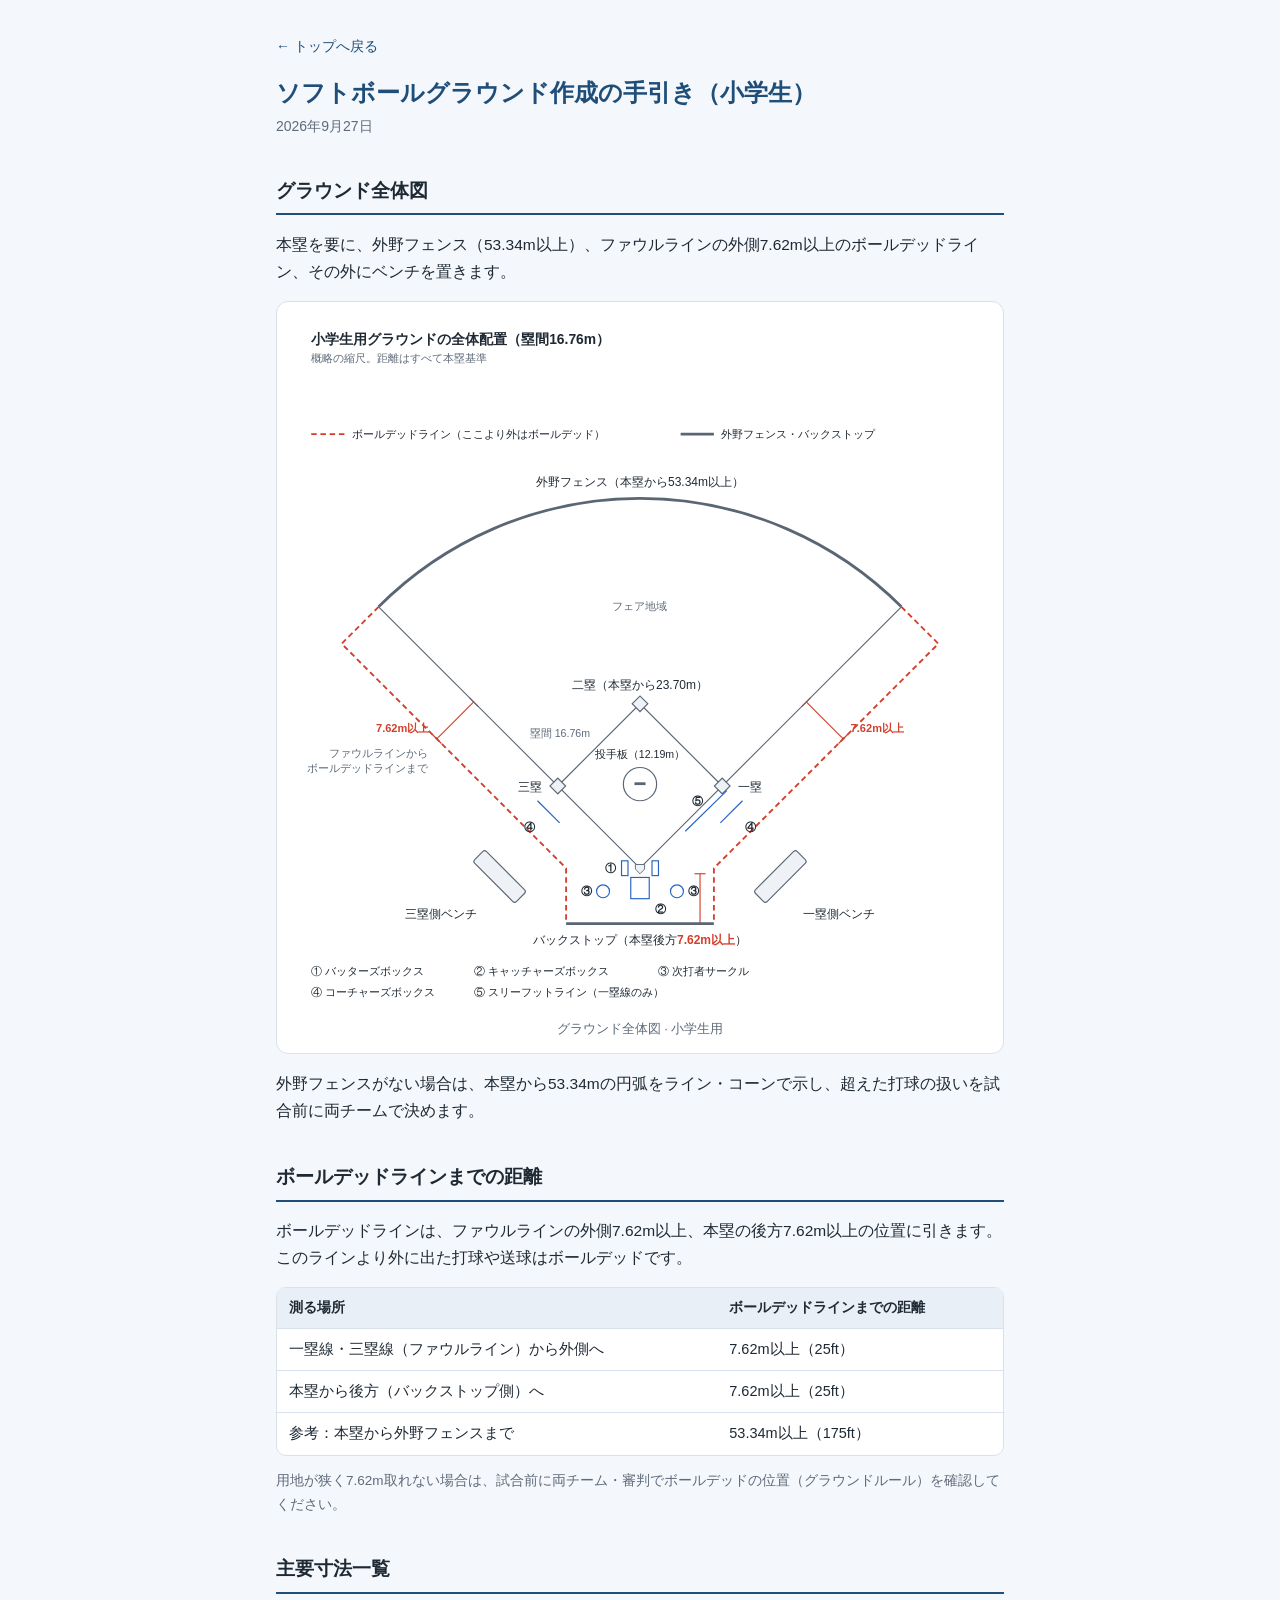
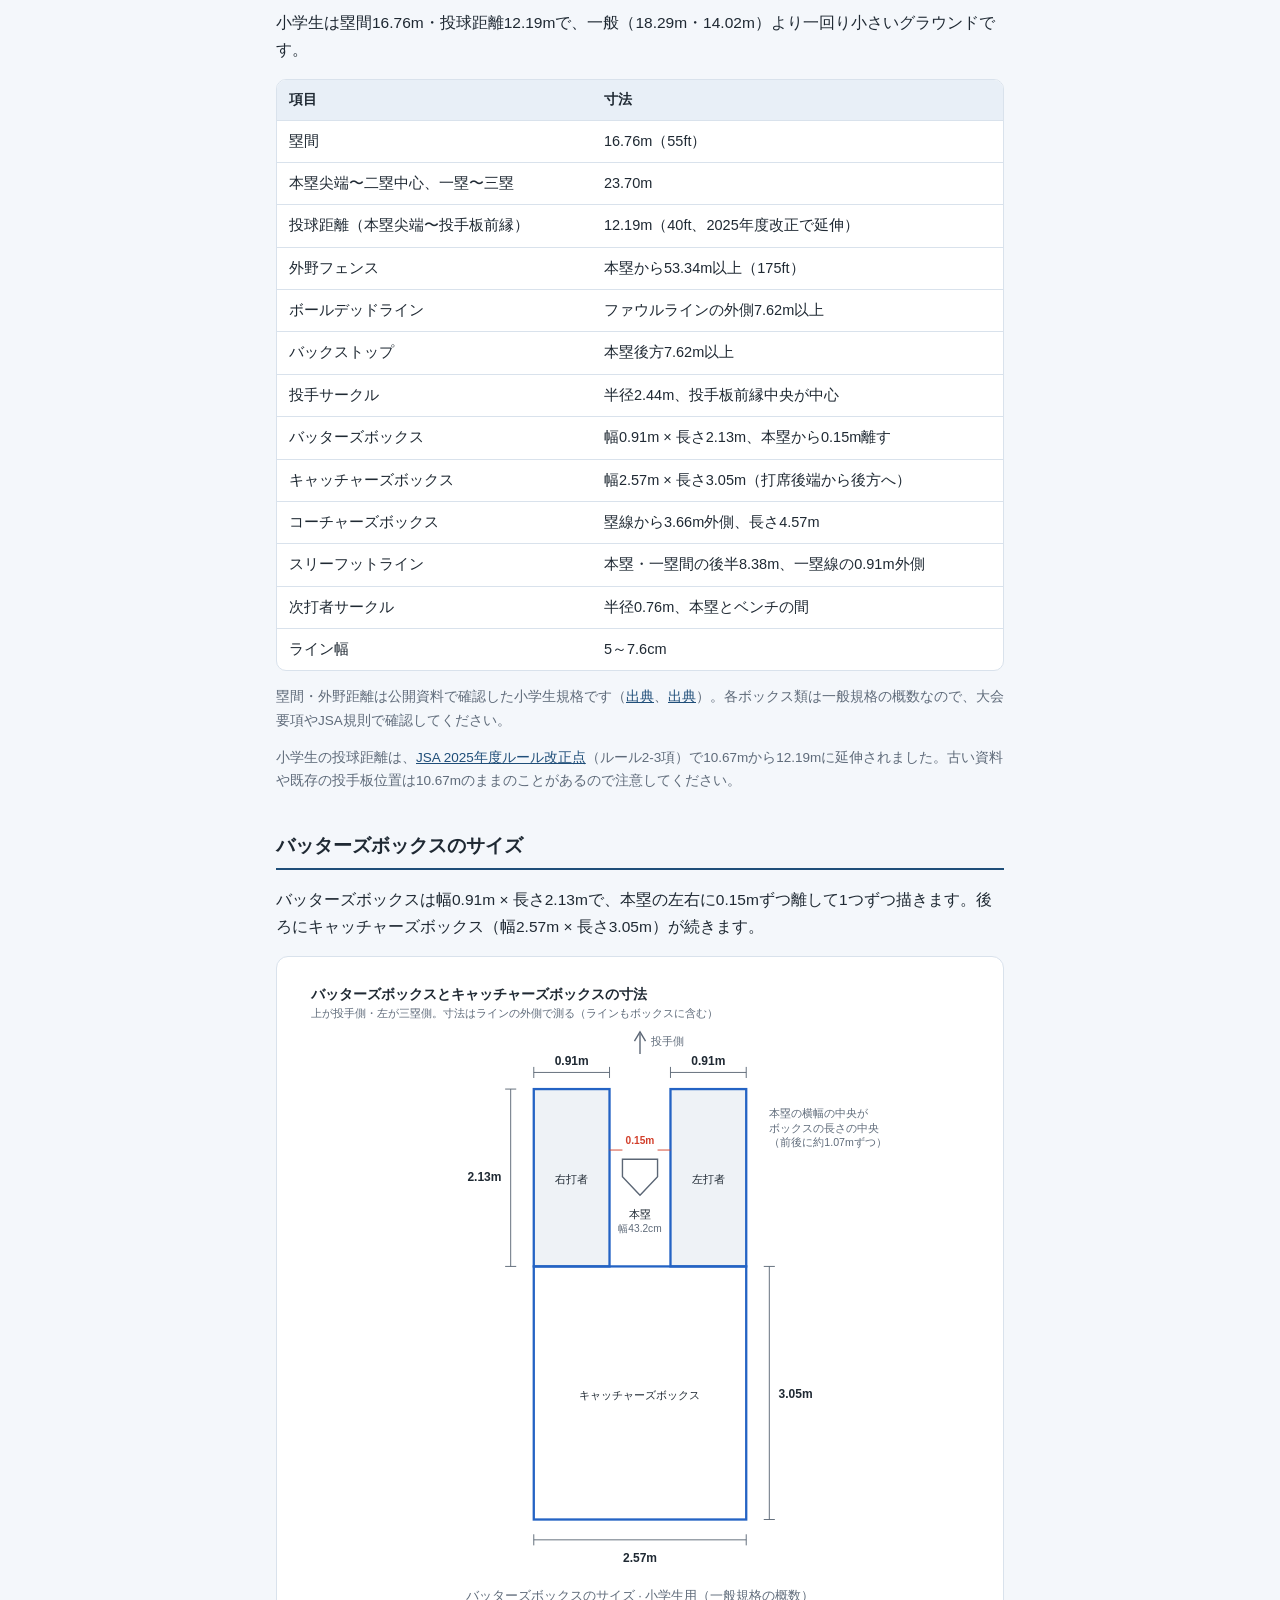
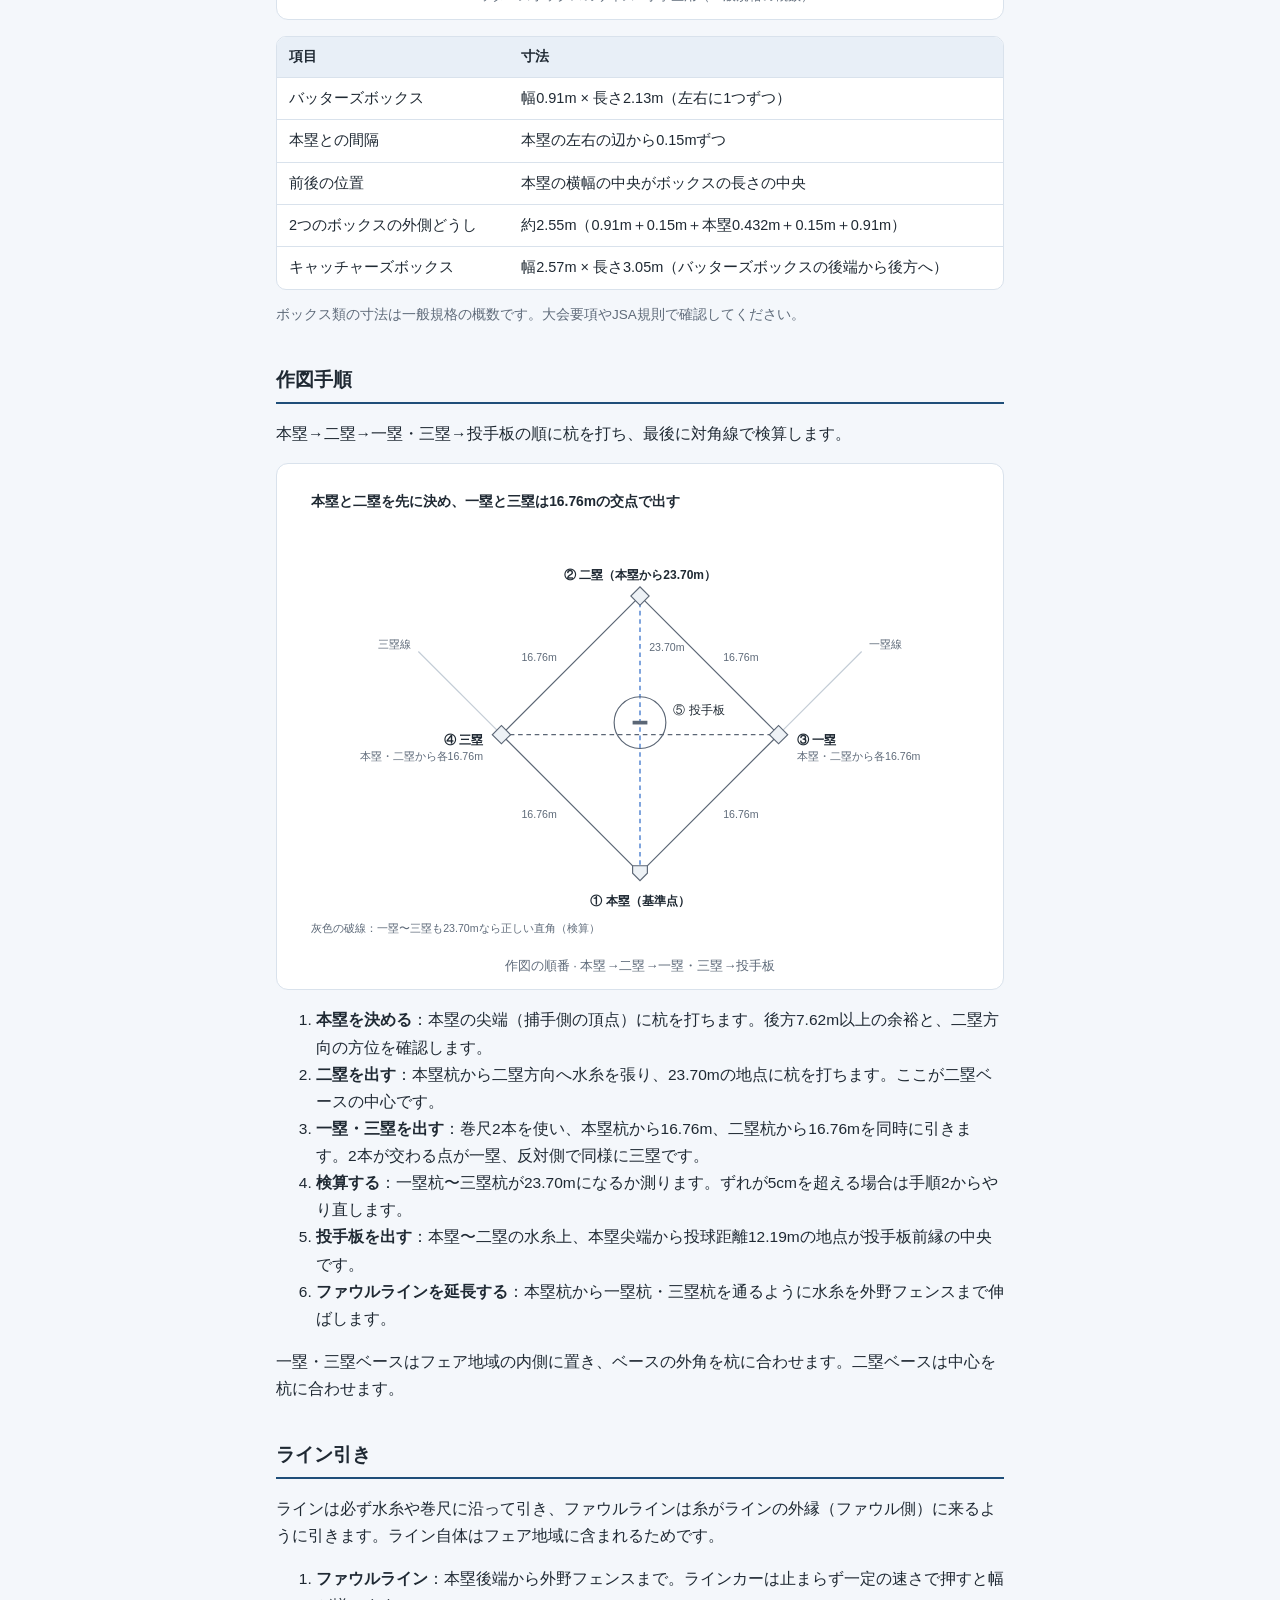
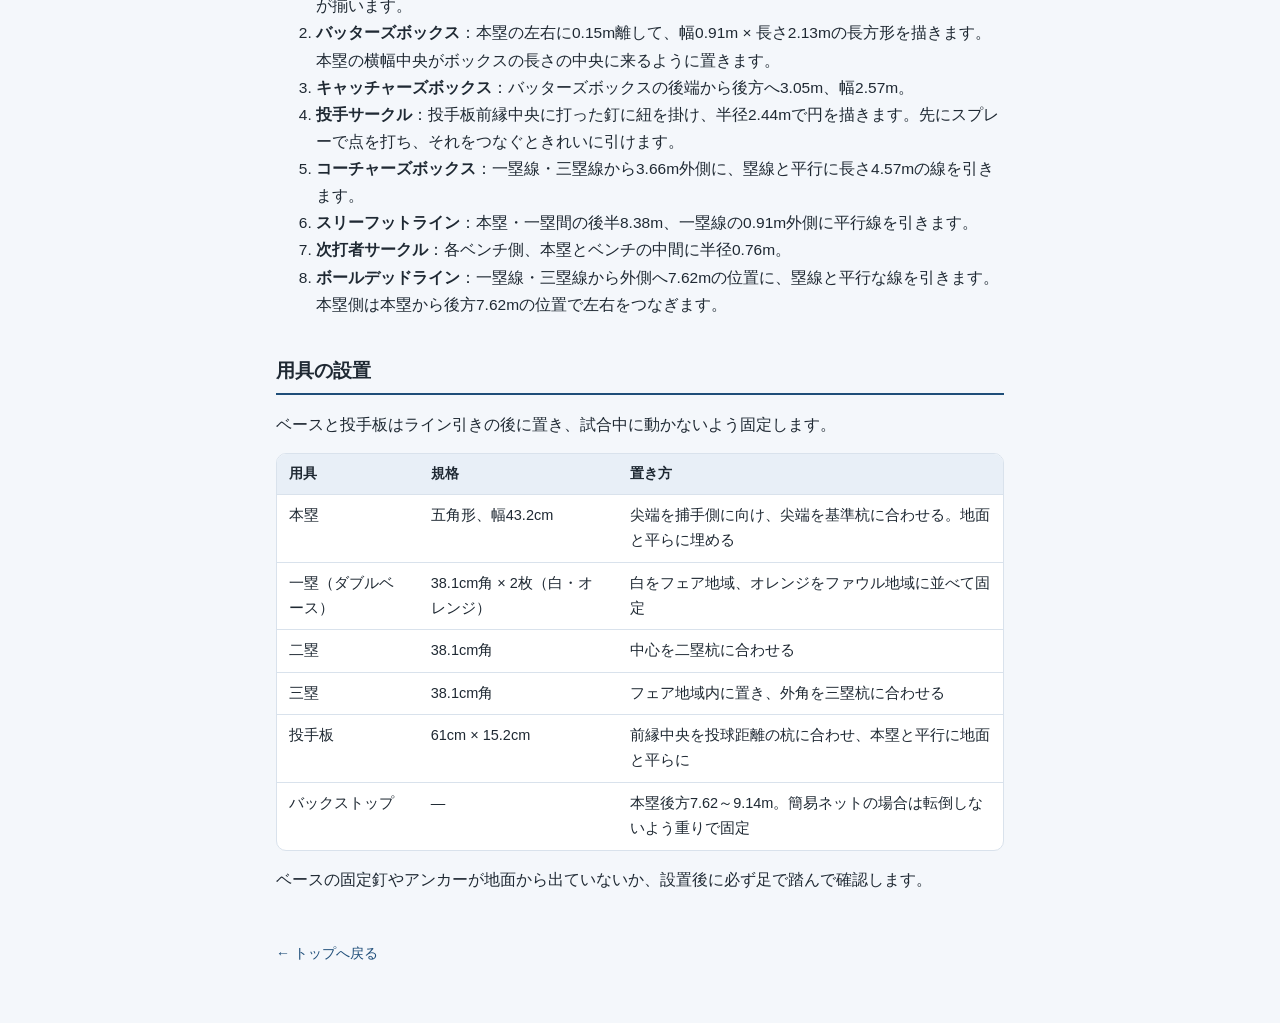
==== commit 50d69cf9: "グラウンド手引き：ボールデッドラインまでの距離（図の寸法線・説明・ライン引き手順）を追加 Co-Authored-By: Claude Opus 5.5 <noreply@anthropic.com>" ====
--- a/ground.html
+++ b/ground.html
@@ -43,9 +43,18 @@
         <path d="M663 317L703 357L460 600L460 660"/>
         <path d="M97 317L57 357L300 600L300 660"/>
       </g>
-      <text x="150" y="524" text-anchor="end" font-size="11.5" class="svg-quiet"><tspan>ファウルラインの外側</tspan><tspan x="150" dy="16">7.62m以上で引く</tspan></text>
+      <g stroke="var(--cat2)" stroke-width="1.25">
+        <line x1="560" y1="420" x2="600" y2="460"/><line x1="555" y1="425" x2="565" y2="415"/><line x1="595" y1="465" x2="605" y2="455"/>
+        <line x1="200" y1="420" x2="160" y2="460"/><line x1="195" y1="415" x2="205" y2="425"/><line x1="155" y1="455" x2="165" y2="465"/>
+        <line x1="445" y1="606" x2="445" y2="660"/><line x1="439" y1="606" x2="451" y2="606"/><line x1="439" y1="660" x2="451" y2="660"/>
+      </g>
+      <g font-size="12" font-weight="600" fill="var(--cat2)">
+        <text x="608" y="452">7.62m以上</text>
+        <text x="152" y="452" text-anchor="end">7.62m以上</text>
+      </g>
+      <text x="150" y="480" text-anchor="end" font-size="11.5" class="svg-quiet"><tspan>ファウルラインから</tspan><tspan x="150" dy="16">ボールデッドラインまで</tspan></text>
       <line x1="300" y1="660" x2="460" y2="660" stroke="var(--axis)" stroke-width="3"/>
-      <text x="380" y="682" text-anchor="middle" class="svg-ink">バックストップ（本塁後方7.62m以上）</text>
+      <text x="380" y="682" text-anchor="middle" class="svg-ink">バックストップ（本塁後方<tspan font-weight="600" fill="var(--cat2)">7.62m以上</tspan>）</text>
       <g stroke="var(--axis)" stroke-width="1.25">
         <line x1="380" y1="600" x2="663" y2="317"/>
         <line x1="380" y1="600" x2="97" y2="317"/>
@@ -99,6 +108,18 @@
   </figure>
   <p>外野フェンスがない場合は、本塁から53.34mの円弧をライン・コーンで示し、超えた打球の扱いを試合前に両チームで決めます。</p>
 
+  <h2>ボールデッドラインまでの距離</h2>
+  <p>ボールデッドラインは、ファウルラインの外側7.62m以上、本塁の後方7.62m以上の位置に引きます。このラインより外に出た打球や送球はボールデッドです。</p>
+  <div class="table-wrap"><table>
+    <thead><tr><th>測る場所</th><th>ボールデッドラインまでの距離</th></tr></thead>
+    <tbody>
+      <tr><td>一塁線・三塁線（ファウルライン）から外側へ</td><td>7.62m以上（25ft）</td></tr>
+      <tr><td>本塁から後方（バックストップ側）へ</td><td>7.62m以上（25ft）</td></tr>
+      <tr><td>参考：本塁から外野フェンスまで</td><td>53.34m以上（175ft）</td></tr>
+    </tbody>
+  </table></div>
+  <p class="note">用地が狭く7.62m取れない場合は、試合前に両チーム・審判でボールデッドの位置（グラウンドルール）を確認してください。</p>
+
   <h2>主要寸法一覧</h2>
   <p>小学生は塁間16.76m・投球距離12.19mで、一般（18.29m・14.02m）より一回り小さいグラウンドです。</p>
   <div class="table-wrap"><table>
@@ -251,6 +272,7 @@
     <li><strong>コーチャーズボックス</strong>：一塁線・三塁線から3.66m外側に、塁線と平行に長さ4.57mの線を引きます。</li>
     <li><strong>スリーフットライン</strong>：本塁・一塁間の後半8.38m、一塁線の0.91m外側に平行線を引きます。</li>
     <li><strong>次打者サークル</strong>：各ベンチ側、本塁とベンチの中間に半径0.76m。</li>
+    <li><strong>ボールデッドライン</strong>：一塁線・三塁線から外側へ7.62mの位置に、塁線と平行な線を引きます。本塁側は本塁から後方7.62mの位置で左右をつなぎます。</li>
   </ol>
 
   <h2>用具の設置</h2>
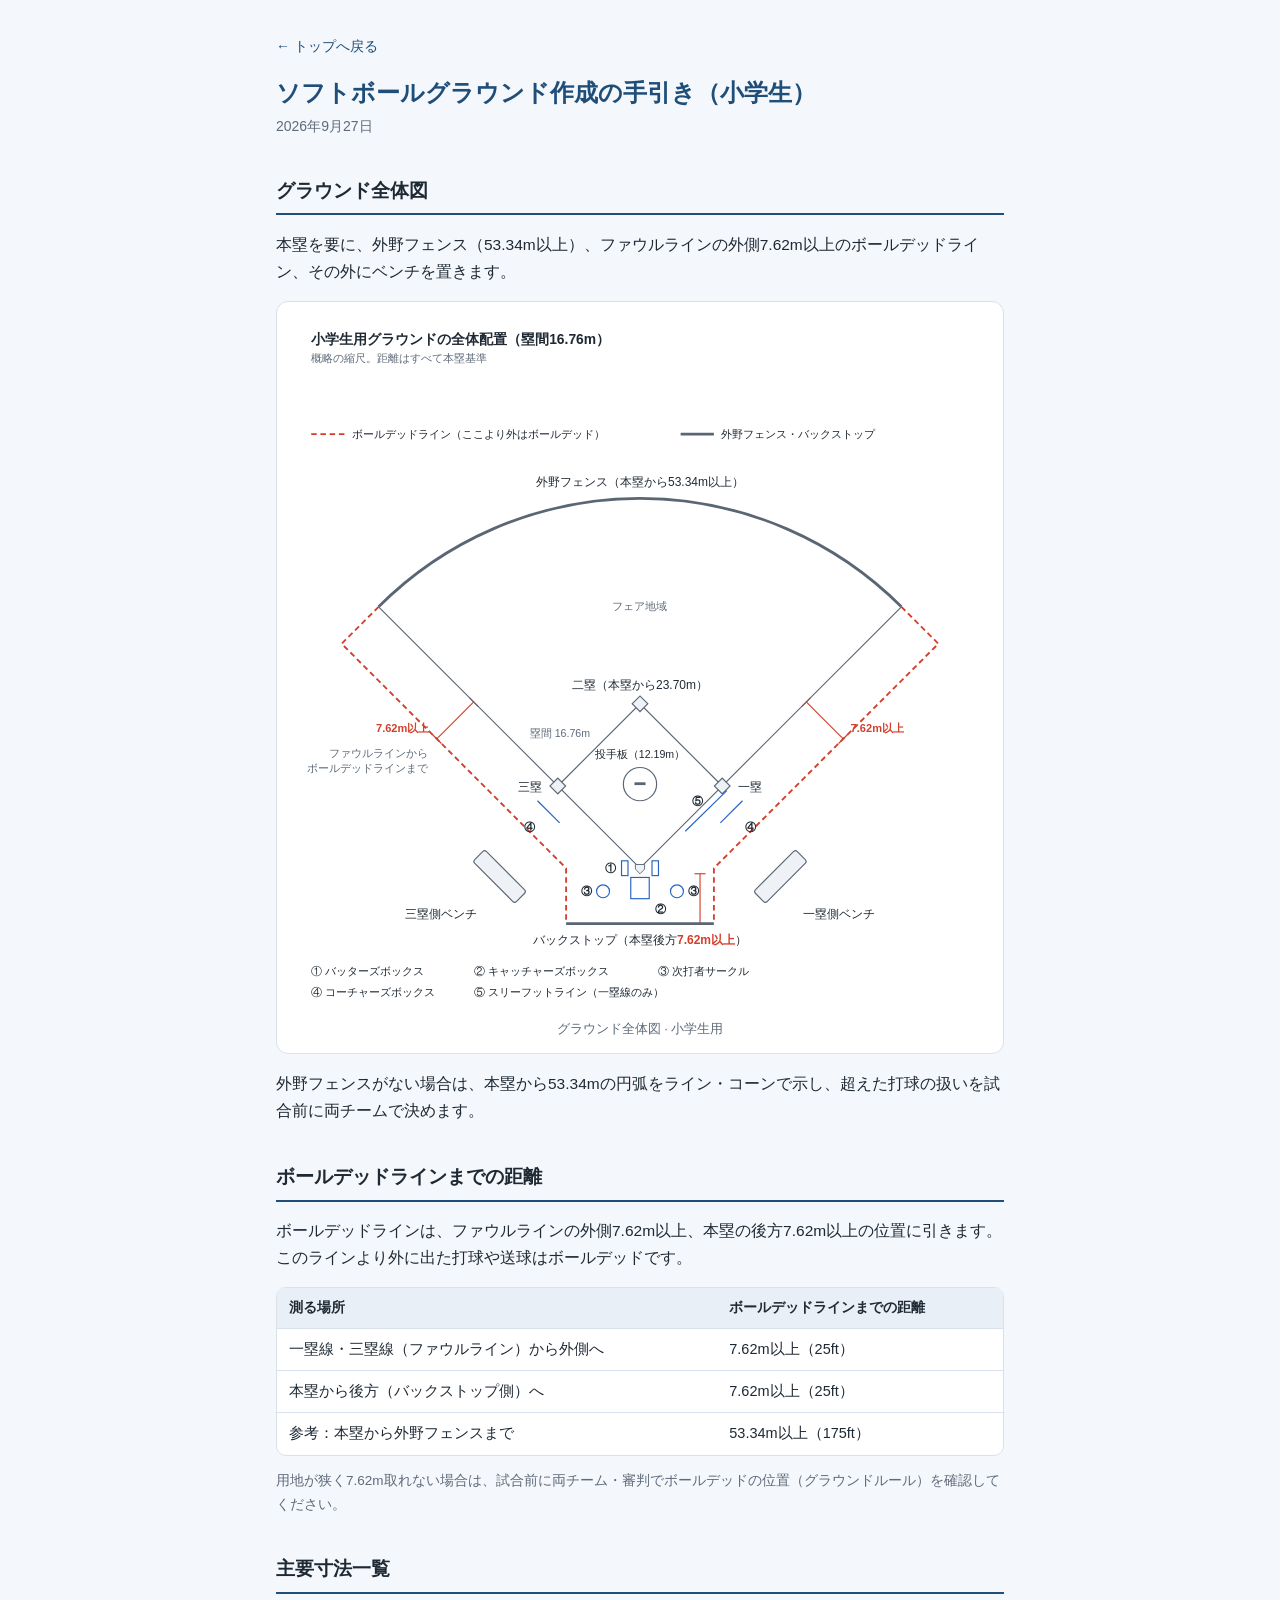
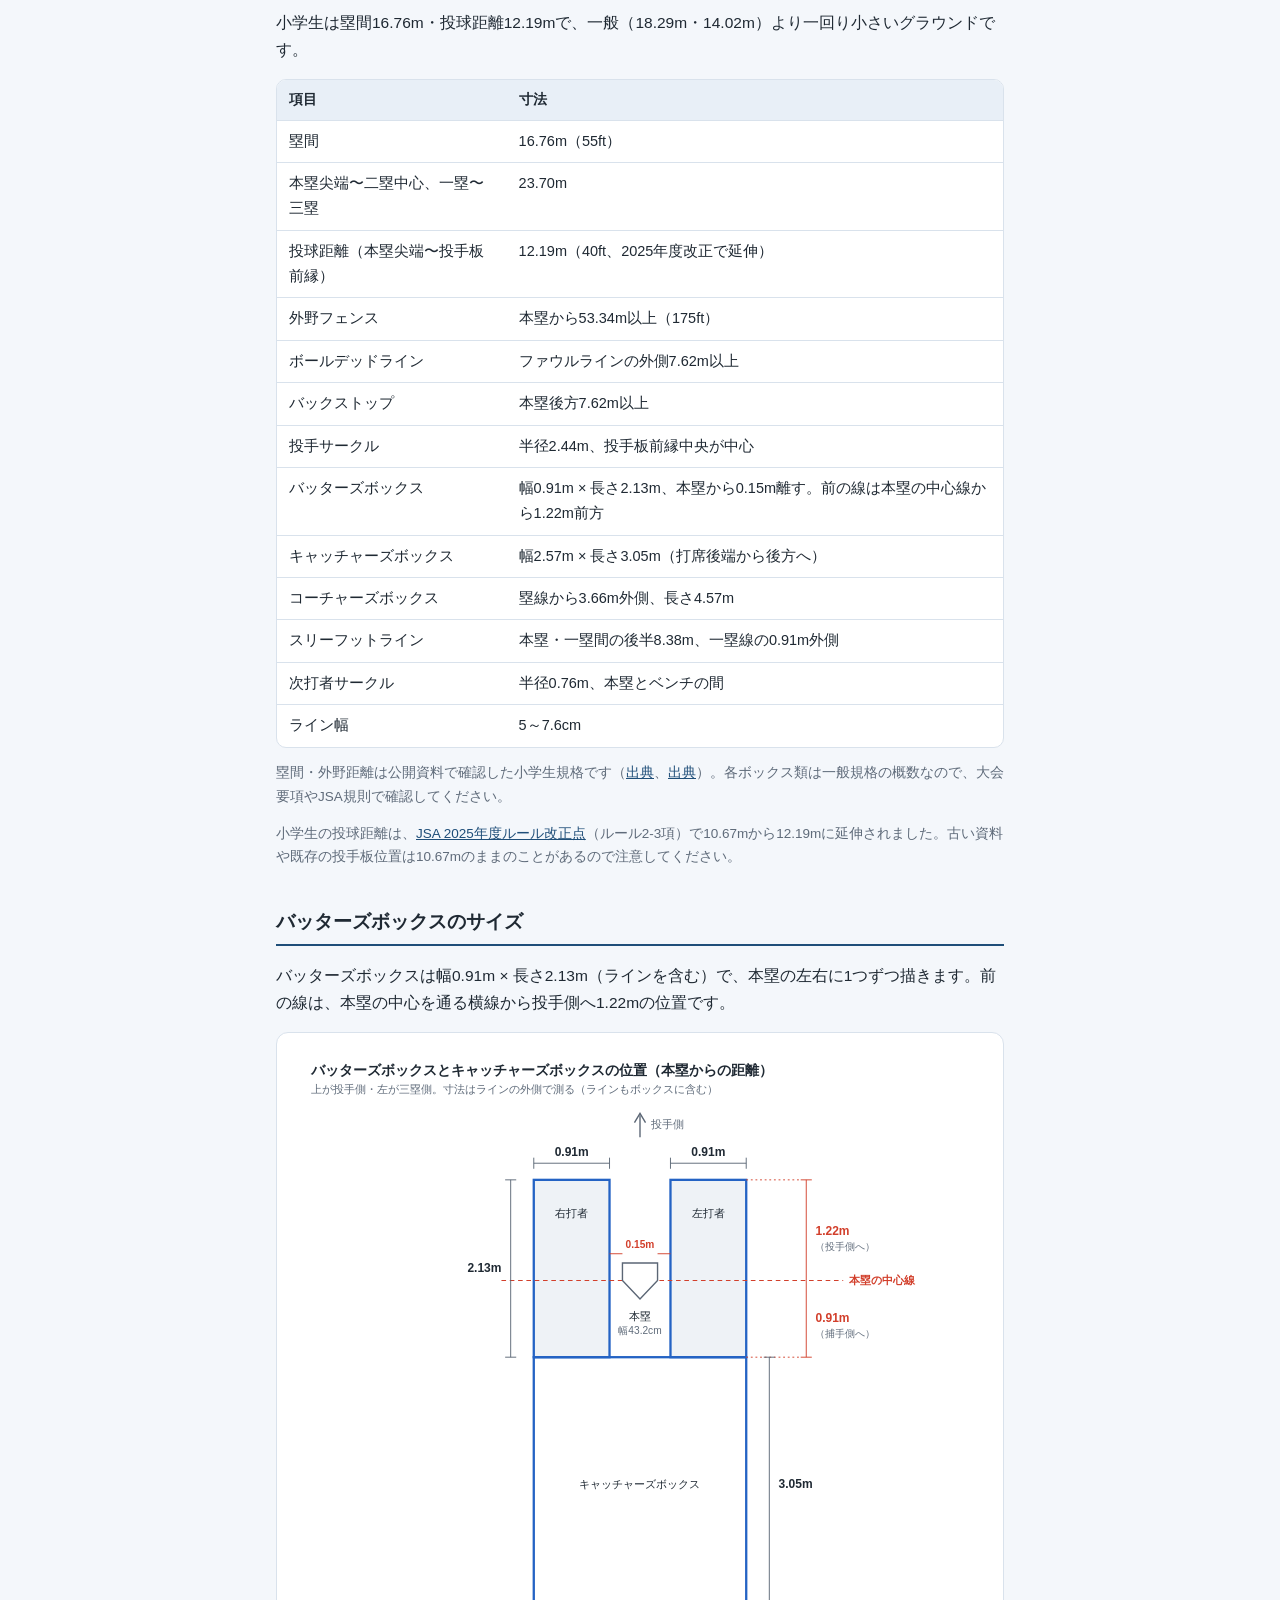
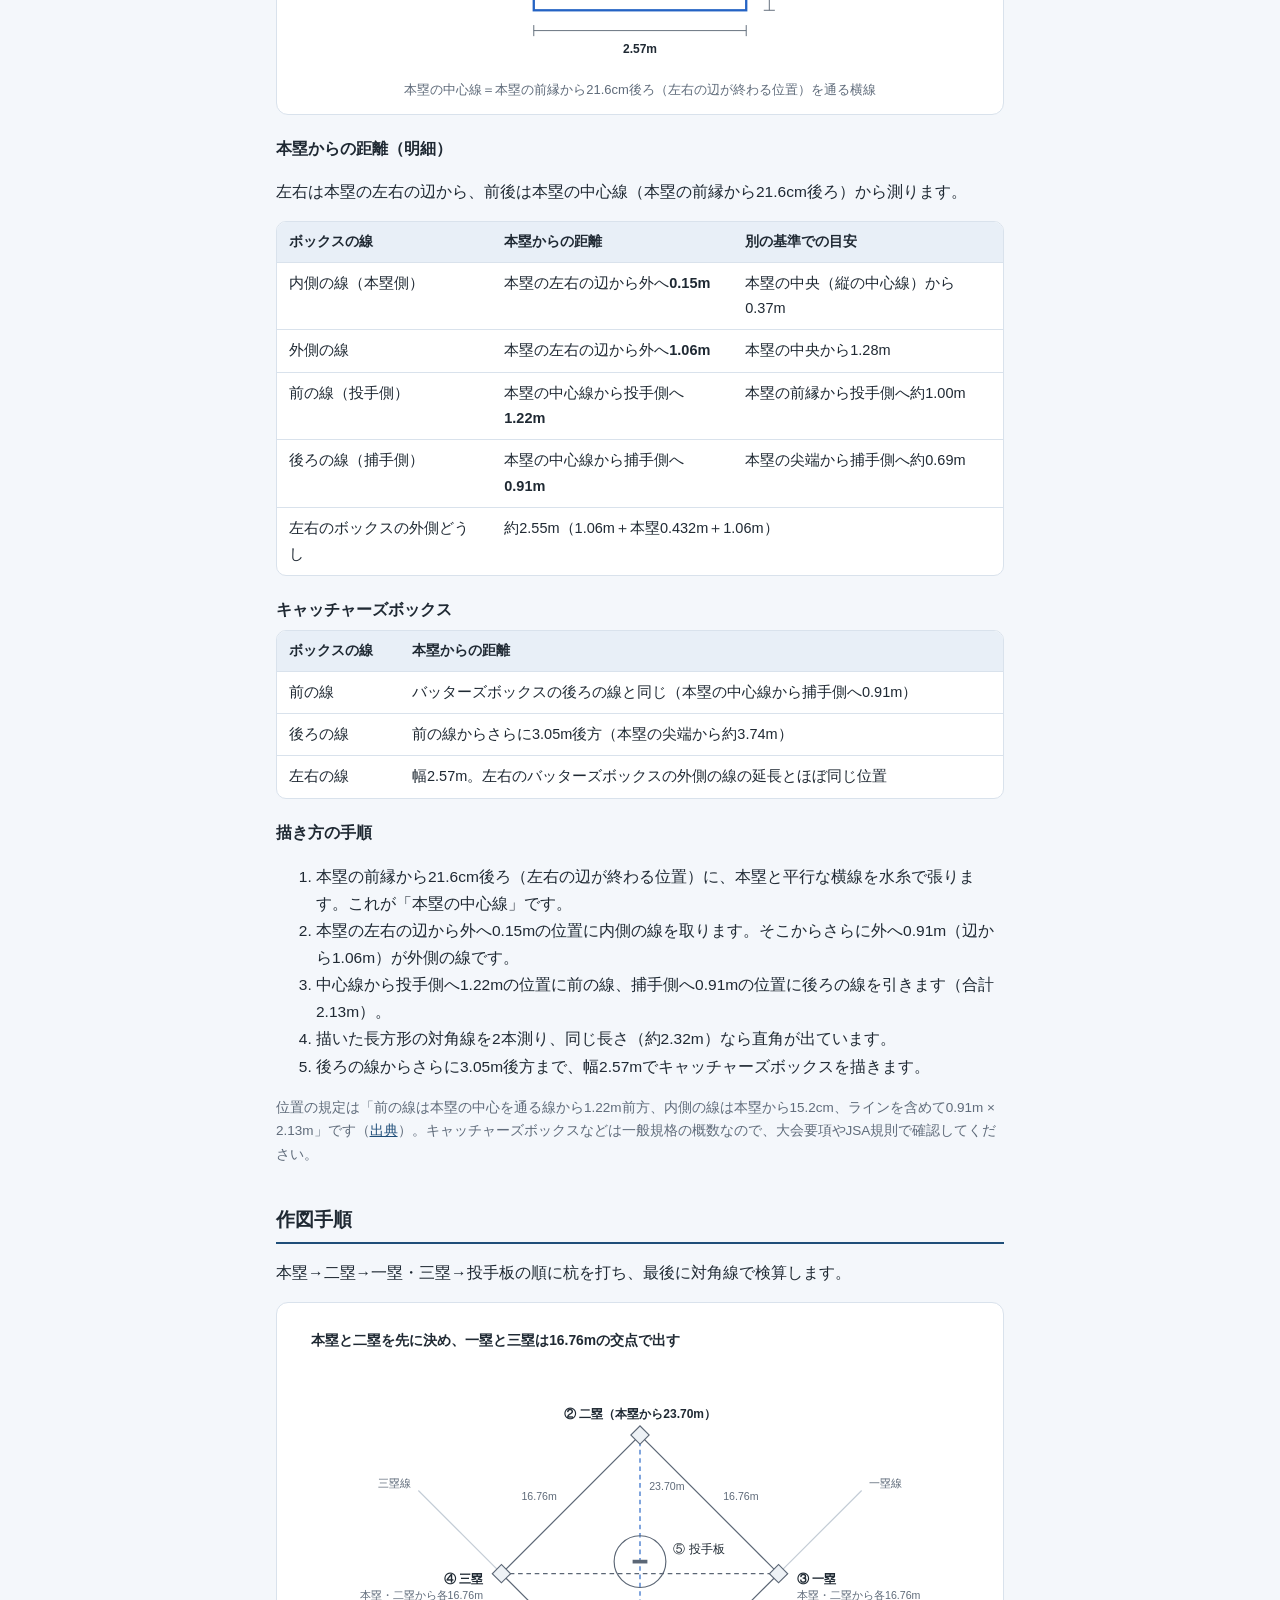
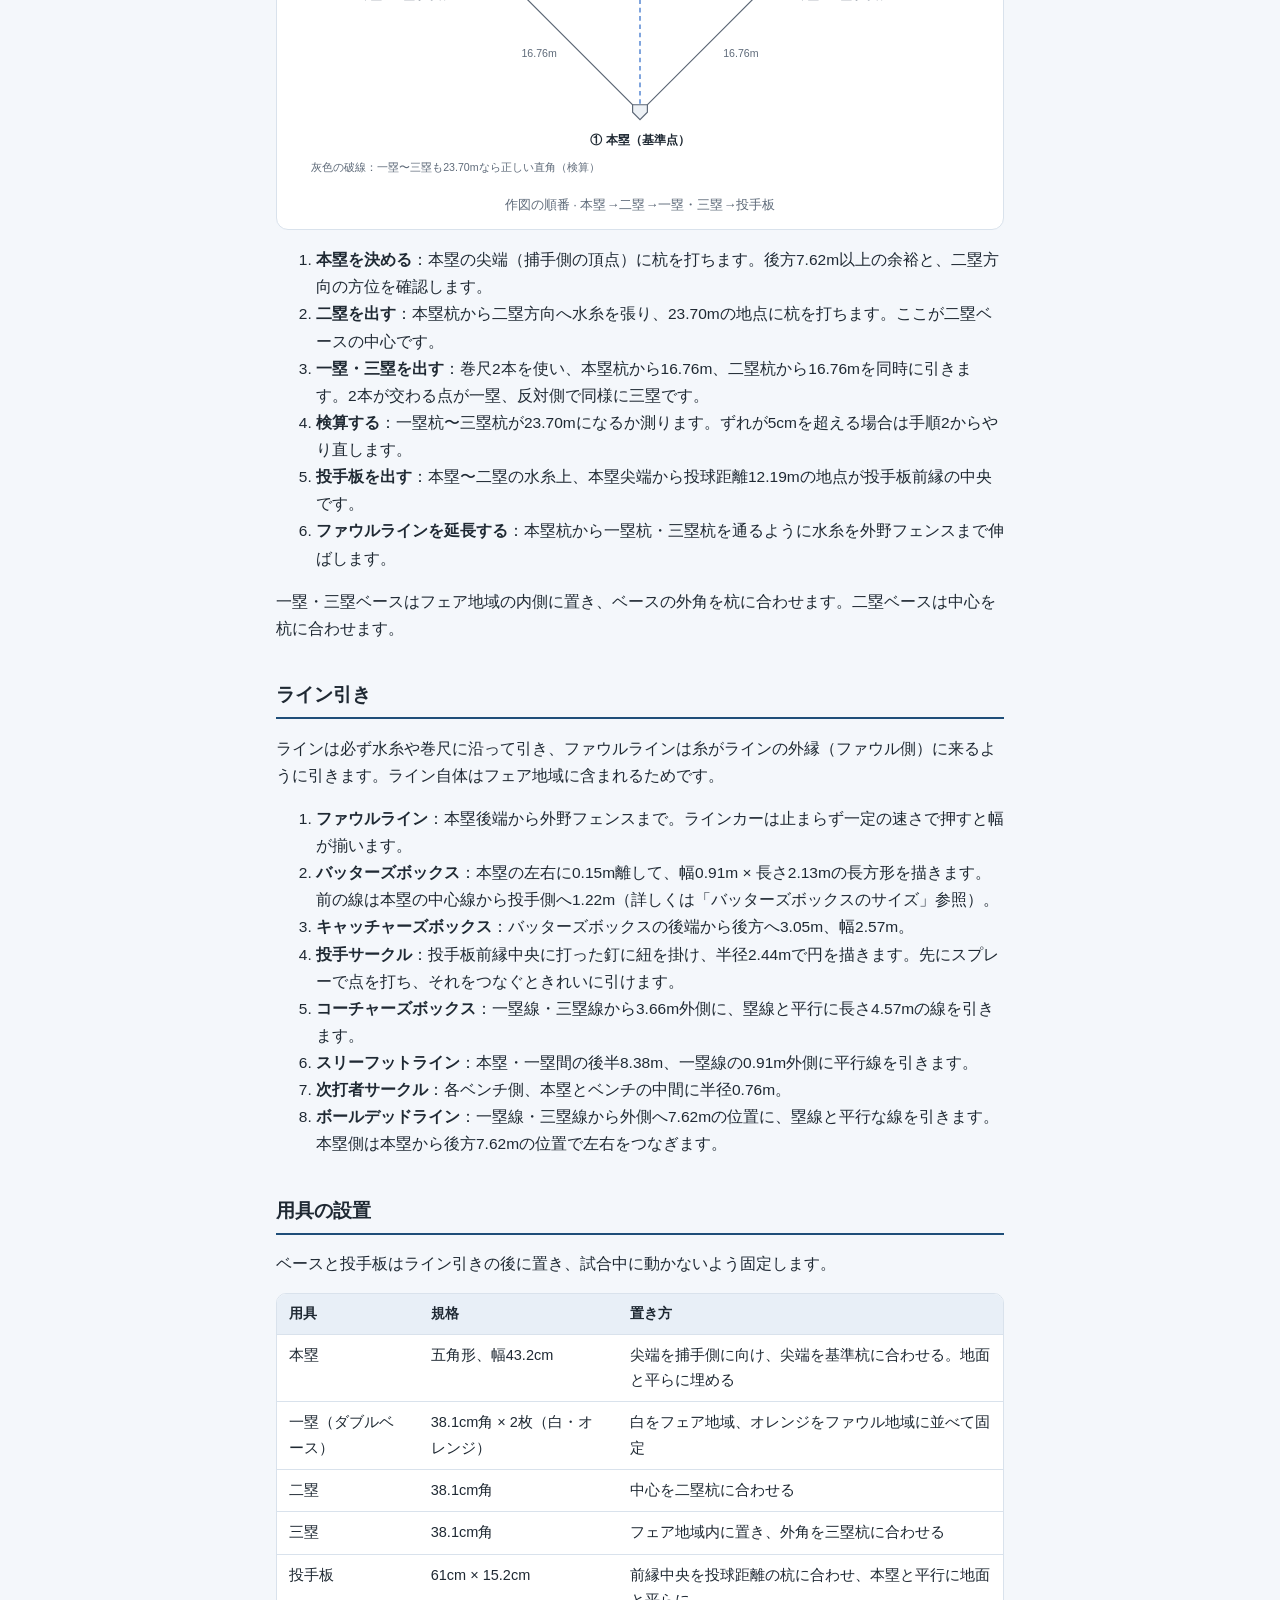
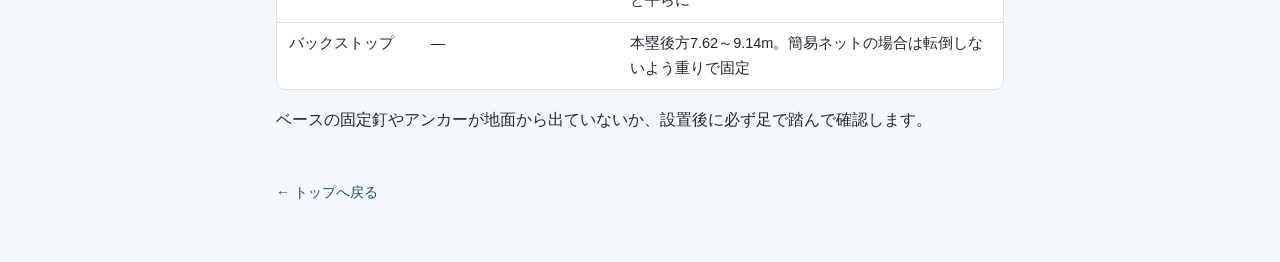
==== commit af02dee2: "グラウンド手引き：バッターズボックスの位置を本塁からの距離で明細化し、前後位置を規定どおり（中心線から投手側1.22m）に修正 Co-Authored-By: Claude Opus 5.5 <nor" ====
--- a/ground.html
+++ b/ground.html
@@ -132,7 +132,7 @@
       <tr><td>ボールデッドライン</td><td>ファウルラインの外側7.62m以上</td></tr>
       <tr><td>バックストップ</td><td>本塁後方7.62m以上</td></tr>
       <tr><td>投手サークル</td><td>半径2.44m、投手板前縁中央が中心</td></tr>
-      <tr><td>バッターズボックス</td><td>幅0.91m × 長さ2.13m、本塁から0.15m離す</td></tr>
+      <tr><td>バッターズボックス</td><td>幅0.91m × 長さ2.13m、本塁から0.15m離す。前の線は本塁の中心線から1.22m前方</td></tr>
       <tr><td>キャッチャーズボックス</td><td>幅2.57m × 長さ3.05m（打席後端から後方へ）</td></tr>
       <tr><td>コーチャーズボックス</td><td>塁線から3.66m外側、長さ4.57m</td></tr>
       <tr><td>スリーフットライン</td><td>本塁・一塁間の後半8.38m、一塁線の0.91m外側</td></tr>
@@ -144,73 +144,92 @@
   <p class="note">小学生の投球距離は、<a href="https://www.softball.or.jp/bulletin/index/pdf/Jsa_Rule_Changes.pdf">JSA 2025年度ルール改正点</a>（ルール2-3項）で10.67mから12.19mに延伸されました。古い資料や既存の投手板位置は10.67mのままのことがあるので注意してください。</p>
 
   <h2>バッターズボックスのサイズ</h2>
-  <p>バッターズボックスは幅0.91m × 長さ2.13mで、本塁の左右に0.15mずつ離して1つずつ描きます。後ろにキャッチャーズボックス（幅2.57m × 長さ3.05m）が続きます。</p>
+  <p>バッターズボックスは幅0.91m × 長さ2.13m（ラインを含む）で、本塁の左右に1つずつ描きます。前の線は、本塁の中心を通る横線から投手側へ1.22mの位置です。</p>
   <figure>
-    <svg viewBox="0 0 760 660" role="img" aria-label="バッターズボックスとキャッチャーズボックスの寸法" font-size="13">
-      <text x="24" y="32" font-size="15" font-weight="600" class="svg-ink">バッターズボックスとキャッチャーズボックスの寸法</text>
+    <svg viewBox="0 0 760 680" role="img" aria-label="バッターズボックスとキャッチャーズボックスの本塁からの距離" font-size="13">
+      <text x="24" y="32" font-size="15" font-weight="600" class="svg-ink">バッターズボックスとキャッチャーズボックスの位置（本塁からの距離）</text>
       <text x="24" y="52" font-size="11.5" class="svg-quiet">上が投手側・左が三塁側。寸法はラインの外側で測る（ラインもボックスに含む）</text>
-      <!-- 投手方向 -->
-      <path d="M380 92 L380 70" stroke="var(--axis)" stroke-width="1.5"/>
-      <path d="M374 78 L380 68 L386 78" fill="none" stroke="var(--axis)" stroke-width="1.5"/>
-      <text x="392" y="82" font-size="11.5" class="svg-quiet">投手側</text>
-      <!-- バッターズボックス -->
+      <path d="M380 100 L380 76" stroke="var(--axis)" stroke-width="1.5"/>
+      <path d="M374 84 L380 74 L386 84" fill="none" stroke="var(--axis)" stroke-width="1.5"/>
+      <text x="392" y="90" font-size="11.5" class="svg-quiet">投手側</text>
       <g fill="var(--tint)" stroke="var(--cat1)" stroke-width="2.5">
-        <rect x="265" y="130" width="82" height="192"/>
-        <rect x="413" y="130" width="82" height="192"/>
-      </g>
-      <text x="306" y="232" text-anchor="middle" font-size="12" class="svg-ink">右打者</text>
-      <text x="454" y="232" text-anchor="middle" font-size="12" class="svg-ink">左打者</text>
-      <!-- キャッチャーズボックス -->
-      <rect x="265" y="322" width="230" height="274" fill="none" stroke="var(--cat1)" stroke-width="2.5"/>
-      <text x="380" y="466" text-anchor="middle" font-size="12" class="svg-ink">キャッチャーズボックス</text>
-      <!-- 本塁 -->
-      <polygon points="361,206 399,206 399,225 380,245 361,225" fill="#ffffff" stroke="var(--axis)" stroke-width="1.5"/>
-      <text x="380" y="270" text-anchor="middle" font-size="11.5" class="svg-ink">本塁</text>
-      <text x="380" y="285" text-anchor="middle" font-size="11" class="svg-quiet">幅43.2cm</text>
-      <!-- 寸法線：ボックス幅 -->
+        <rect x="265" y="146" width="82" height="192"/>
+        <rect x="413" y="146" width="82" height="192"/>
+      </g>
+      <text x="306" y="186" text-anchor="middle" font-size="12" class="svg-ink">右打者</text>
+      <text x="454" y="186" text-anchor="middle" font-size="12" class="svg-ink">左打者</text>
+      <rect x="265" y="338" width="230" height="274" fill="none" stroke="var(--cat1)" stroke-width="2.5"/>
+      <text x="380" y="480" text-anchor="middle" font-size="12" class="svg-ink">キャッチャーズボックス</text>
+      <line x1="230" y1="255" x2="600" y2="255" stroke="var(--cat2)" stroke-width="1.25" stroke-dasharray="5 4"/>
+      <text x="606" y="259" font-size="11.5" font-weight="600" fill="var(--cat2)">本塁の中心線</text>
+      <polygon points="361,236 399,236 399,255 380,275 361,255" fill="#ffffff" stroke="var(--axis)" stroke-width="1.5"/>
+      <text x="380" y="298" text-anchor="middle" font-size="11.5" class="svg-ink">本塁</text>
+      <text x="380" y="313" text-anchor="middle" font-size="11" class="svg-quiet">幅43.2cm</text>
       <g stroke="var(--axis)" stroke-width="1">
-        <line x1="265" y1="112" x2="347" y2="112"/><line x1="265" y1="106" x2="265" y2="118"/><line x1="347" y1="106" x2="347" y2="118"/>
-        <line x1="413" y1="112" x2="495" y2="112"/><line x1="413" y1="106" x2="413" y2="118"/><line x1="495" y1="106" x2="495" y2="118"/>
-      </g>
-      <text x="306" y="104" text-anchor="middle" font-weight="600" class="svg-ink">0.91m</text>
-      <text x="454" y="104" text-anchor="middle" font-weight="600" class="svg-ink">0.91m</text>
-      <!-- 寸法線：ボックス長さ -->
+        <line x1="265" y1="128" x2="347" y2="128"/><line x1="265" y1="122" x2="265" y2="134"/><line x1="347" y1="122" x2="347" y2="134"/>
+        <line x1="413" y1="128" x2="495" y2="128"/><line x1="413" y1="122" x2="413" y2="134"/><line x1="495" y1="122" x2="495" y2="134"/>
+      </g>
+      <text x="306" y="120" text-anchor="middle" font-weight="600" class="svg-ink">0.91m</text>
+      <text x="454" y="120" text-anchor="middle" font-weight="600" class="svg-ink">0.91m</text>
       <g stroke="var(--axis)" stroke-width="1">
-        <line x1="240" y1="130" x2="240" y2="322"/><line x1="234" y1="130" x2="246" y2="130"/><line x1="234" y1="322" x2="246" y2="322"/>
-      </g>
-      <text x="230" y="230" text-anchor="end" font-weight="600" class="svg-ink">2.13m</text>
-      <!-- 寸法線：本塁との間隔 -->
+        <line x1="240" y1="146" x2="240" y2="338"/><line x1="234" y1="146" x2="246" y2="146"/><line x1="234" y1="338" x2="246" y2="338"/>
+      </g>
+      <text x="230" y="246" text-anchor="end" font-weight="600" class="svg-ink">2.13m</text>
       <g stroke="var(--cat2)" stroke-width="1">
-        <line x1="347" y1="196" x2="361" y2="196"/><line x1="399" y1="196" x2="413" y2="196"/>
-      </g>
-      <text x="380" y="190" text-anchor="middle" font-size="11" font-weight="600" fill="var(--cat2)">0.15m</text>
-      <!-- 寸法線：キャッチャーズボックス -->
+        <line x1="347" y1="226" x2="361" y2="226"/><line x1="399" y1="226" x2="413" y2="226"/>
+      </g>
+      <text x="380" y="220" text-anchor="middle" font-size="11" font-weight="600" fill="var(--cat2)">0.15m</text>
+      <g stroke="var(--cat2)" stroke-width="1">
+        <line x1="560" y1="146" x2="560" y2="255"/><line x1="554" y1="146" x2="566" y2="146"/>
+        <line x1="560" y1="255" x2="560" y2="338"/><line x1="554" y1="338" x2="566" y2="338"/>
+        <line x1="495" y1="146" x2="554" y2="146" stroke-dasharray="2 3"/><line x1="495" y1="338" x2="554" y2="338" stroke-dasharray="2 3"/>
+      </g>
+      <text x="570" y="206" font-weight="600" fill="var(--cat2)">1.22m</text>
+      <text x="570" y="222" font-size="11" class="svg-quiet">（投手側へ）</text>
+      <text x="570" y="300" font-weight="600" fill="var(--cat2)">0.91m</text>
+      <text x="570" y="316" font-size="11" class="svg-quiet">（捕手側へ）</text>
       <g stroke="var(--axis)" stroke-width="1">
-        <line x1="265" y1="618" x2="495" y2="618"/><line x1="265" y1="612" x2="265" y2="624"/><line x1="495" y1="612" x2="495" y2="624"/>
-        <line x1="520" y1="322" x2="520" y2="596"/><line x1="514" y1="322" x2="526" y2="322"/><line x1="514" y1="596" x2="526" y2="596"/>
-      </g>
-      <text x="380" y="642" text-anchor="middle" font-weight="600" class="svg-ink">2.57m</text>
-      <text x="530" y="464" font-weight="600" class="svg-ink">3.05m</text>
-      <!-- 補足 -->
-      <g font-size="11.5" class="svg-quiet">
-        <text x="520" y="160">本塁の横幅の中央が</text>
-        <text x="520" y="176">ボックスの長さの中央</text>
-        <text x="520" y="192">（前後に約1.07mずつ）</text>
-      </g>
+        <line x1="265" y1="634" x2="495" y2="634"/><line x1="265" y1="628" x2="265" y2="640"/><line x1="495" y1="628" x2="495" y2="640"/>
+        <line x1="520" y1="338" x2="520" y2="612"/><line x1="514" y1="338" x2="526" y2="338"/><line x1="514" y1="612" x2="526" y2="612"/>
+      </g>
+      <text x="380" y="658" text-anchor="middle" font-weight="600" class="svg-ink">2.57m</text>
+      <text x="530" y="480" font-weight="600" class="svg-ink">3.05m</text>
     </svg>
-    <figcaption>バッターズボックスのサイズ · 小学生用（一般規格の概数）</figcaption>
+    <figcaption>本塁の中心線＝本塁の前縁から21.6cm後ろ（左右の辺が終わる位置）を通る横線</figcaption>
   </figure>
-  <div class="table-wrap"><table>
-    <thead><tr><th>項目</th><th>寸法</th></tr></thead>
-    <tbody>
-      <tr><td>バッターズボックス</td><td>幅0.91m × 長さ2.13m（左右に1つずつ）</td></tr>
-      <tr><td>本塁との間隔</td><td>本塁の左右の辺から0.15mずつ</td></tr>
-      <tr><td>前後の位置</td><td>本塁の横幅の中央がボックスの長さの中央</td></tr>
-      <tr><td>2つのボックスの外側どうし</td><td>約2.55m（0.91m＋0.15m＋本塁0.432m＋0.15m＋0.91m）</td></tr>
-      <tr><td>キャッチャーズボックス</td><td>幅2.57m × 長さ3.05m（バッターズボックスの後端から後方へ）</td></tr>
-    </tbody>
-  </table></div>
-  <p class="note">ボックス類の寸法は一般規格の概数です。大会要項やJSA規則で確認してください。</p>
+
+  <h3>本塁からの距離（明細）</h3>
+  <p>左右は本塁の左右の辺から、前後は本塁の中心線（本塁の前縁から21.6cm後ろ）から測ります。</p>
+  <div class="table-wrap"><table>
+    <thead><tr><th>ボックスの線</th><th>本塁からの距離</th><th>別の基準での目安</th></tr></thead>
+    <tbody>
+      <tr><td>内側の線（本塁側）</td><td>本塁の左右の辺から外へ<b>0.15m</b></td><td>本塁の中央（縦の中心線）から0.37m</td></tr>
+      <tr><td>外側の線</td><td>本塁の左右の辺から外へ<b>1.06m</b></td><td>本塁の中央から1.28m</td></tr>
+      <tr><td>前の線（投手側）</td><td>本塁の中心線から投手側へ<b>1.22m</b></td><td>本塁の前縁から投手側へ約1.00m</td></tr>
+      <tr><td>後ろの線（捕手側）</td><td>本塁の中心線から捕手側へ<b>0.91m</b></td><td>本塁の尖端から捕手側へ約0.69m</td></tr>
+      <tr><td>左右のボックスの外側どうし</td><td colspan="2">約2.55m（1.06m＋本塁0.432m＋1.06m）</td></tr>
+    </tbody>
+  </table></div>
+
+  <h3>キャッチャーズボックス</h3>
+  <div class="table-wrap"><table>
+    <thead><tr><th>ボックスの線</th><th>本塁からの距離</th></tr></thead>
+    <tbody>
+      <tr><td>前の線</td><td>バッターズボックスの後ろの線と同じ（本塁の中心線から捕手側へ0.91m）</td></tr>
+      <tr><td>後ろの線</td><td>前の線からさらに3.05m後方（本塁の尖端から約3.74m）</td></tr>
+      <tr><td>左右の線</td><td>幅2.57m。左右のバッターズボックスの外側の線の延長とほぼ同じ位置</td></tr>
+    </tbody>
+  </table></div>
+
+  <h3>描き方の手順</h3>
+  <ol>
+    <li>本塁の前縁から21.6cm後ろ（左右の辺が終わる位置）に、本塁と平行な横線を水糸で張ります。これが「本塁の中心線」です。</li>
+    <li>本塁の左右の辺から外へ0.15mの位置に内側の線を取ります。そこからさらに外へ0.91m（辺から1.06m）が外側の線です。</li>
+    <li>中心線から投手側へ1.22mの位置に前の線、捕手側へ0.91mの位置に後ろの線を引きます（合計2.13m）。</li>
+    <li>描いた長方形の対角線を2本測り、同じ長さ（約2.32m）なら直角が出ています。</li>
+    <li>後ろの線からさらに3.05m後方まで、幅2.57mでキャッチャーズボックスを描きます。</li>
+  </ol>
+  <p class="note">位置の規定は「前の線は本塁の中心を通る線から1.22m前方、内側の線は本塁から15.2cm、ラインを含めて0.91m × 2.13m」です（<a href="https://flosoftball.com/articles/5057740-softball-facts-dimensions-distance-and-diameters">出典</a>）。キャッチャーズボックスなどは一般規格の概数なので、大会要項やJSA規則で確認してください。</p>
 
   <h2>作図手順</h2>
   <p>本塁→二塁→一塁・三塁→投手板の順に杭を打ち、最後に対角線で検算します。</p>
@@ -266,7 +285,7 @@
   <p>ラインは必ず水糸や巻尺に沿って引き、ファウルラインは糸がラインの外縁（ファウル側）に来るように引きます。ライン自体はフェア地域に含まれるためです。</p>
   <ol>
     <li><strong>ファウルライン</strong>：本塁後端から外野フェンスまで。ラインカーは止まらず一定の速さで押すと幅が揃います。</li>
-    <li><strong>バッターズボックス</strong>：本塁の左右に0.15m離して、幅0.91m × 長さ2.13mの長方形を描きます。本塁の横幅中央がボックスの長さの中央に来るように置きます。</li>
+    <li><strong>バッターズボックス</strong>：本塁の左右に0.15m離して、幅0.91m × 長さ2.13mの長方形を描きます。前の線は本塁の中心線から投手側へ1.22m（詳しくは「バッターズボックスのサイズ」参照）。</li>
     <li><strong>キャッチャーズボックス</strong>：バッターズボックスの後端から後方へ3.05m、幅2.57m。</li>
     <li><strong>投手サークル</strong>：投手板前縁中央に打った釘に紐を掛け、半径2.44mで円を描きます。先にスプレーで点を打ち、それをつなぐときれいに引けます。</li>
     <li><strong>コーチャーズボックス</strong>：一塁線・三塁線から3.66m外側に、塁線と平行に長さ4.57mの線を引きます。</li>
